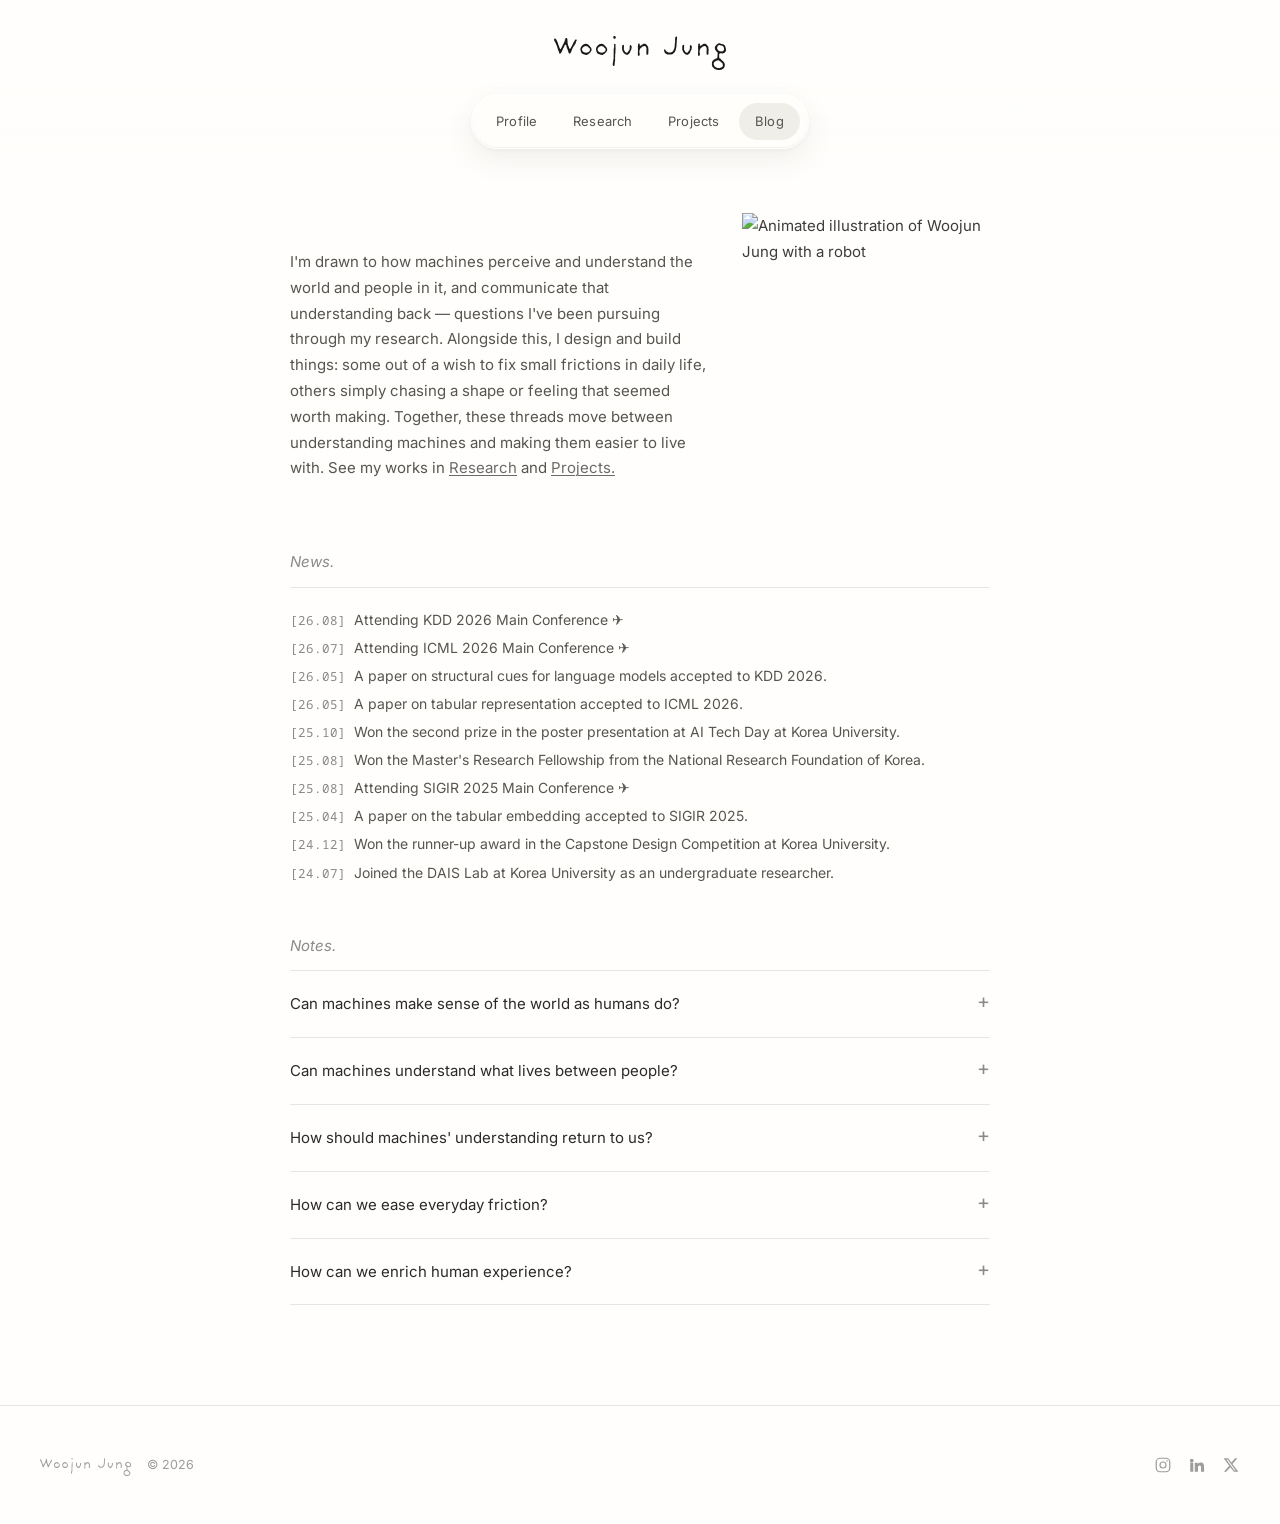
==== blog.html @ 7394af1d "Refine blog notes and stagger news reveal" ====
<!DOCTYPE html>
<html lang="en">
<head>
  <meta charset="UTF-8" />
  <meta name="viewport" content="width=device-width, initial-scale=1.0" />
  <title>Woojun Jung - Blog</title>
  <meta name="description" content="Essays by Woojun Jung on machine understanding, human–AI collaboration, empathy, and design." />
  <link rel="icon" type="image/png" href="assets/woojun_logo.png" />
  <link rel="stylesheet" href="css/tokens.css" />
  <link rel="stylesheet" href="css/site.css" />
</head>
<body data-page="blog">

  <header class="site-header">
    <a class="site-header__logo" href="index.html" aria-label="Woojun Jung — home"><img src="assets/SVG/Woojun_Jung_Logo.svg" alt="Woojun Jung" /></a>
    <nav class="nav-pill" aria-label="Primary">
      <a href="index.html#profile"><span class="nav-pill__label">Profile</span></a>
      <a href="research.html"><span class="nav-pill__label">Research</span></a>
      <a href="projects.html"><span class="nav-pill__label">Projects</span></a>
      <a href="blog.html" aria-current="page"><span class="nav-pill__label">Blog</span></a>
    </nav>
  </header>

  <main class="section">
    <div class="container--wide">
      <section class="blog-intro reveal" aria-label="Introduction">
        <div class="blog-intro__copy">
          <p>I'm drawn to how machines perceive and understand the world and people in it, and
            communicate that understanding back — questions I've been pursuing through my research. Alongside this, I
            design and build things: some out of a wish to fix small frictions in daily life, others simply chasing a
            shape or feeling that seemed worth making. Together, these threads move between understanding machines and making them easier to live with.
            See my works in <a href="research.html">Research</a> and <a href="projects.html">Projects.</a></p>
        </div>
        <figure class="blog-intro__visual">
          <img src="assets/robot_and_woojun.png" alt="Animated illustration of Woojun Jung with a robot" width="400" height="413" />
        </figure>
      </section>

      <section class="essay blog-essay">
        <p class="essay__lead section-label reveal">News.</p>
        <ul class="news-list" role="list">
          <li class="news-item reveal">
            <time class="news-item__date" datetime="2025-10-01">[26.08]</time>
            <span>Attending KDD 2026 Main Conference ✈️</span>
          </li>
          <li class="news-item reveal">
            <time class="news-item__date" datetime="2025-10-01">[26.07]</time>
            <span>Attending ICML 2026 Main Conference ✈️</span>
          </li>
          <li class="news-item reveal">
            <time class="news-item__date" datetime="2025-10-01">[26.05]</time>
            <span>A paper on structural cues for language models accepted to KDD 2026.</span>
          </li>
          <li class="news-item reveal">
            <time class="news-item__date" datetime="2025-10-01">[26.05]</time>
            <span>A paper on tabular representation accepted to ICML 2026.</span>
          </li>
          <li class="news-item reveal">
            <time class="news-item__date" datetime="2025-10-01">[25.10]</time>
            <span>Won the second prize in the poster presentation at AI Tech Day at Korea University.</span>
          </li>
          <li class="news-item reveal">
            <time class="news-item__date" datetime="2025-08-01">[25.08]</time>
            <span>Won the Master's Research Fellowship from the National Research Foundation of Korea.</span>
          </li>
          <li class="news-item reveal">
            <time class="news-item__date" datetime="2025-08-01">[25.08]</time>
            <span>Attending SIGIR 2025 Main Conference ✈️</span>
          </li>
          <li class="news-item reveal">
            <time class="news-item__date" datetime="2025-04-01">[25.04]</time>
            <span>A paper on the tabular embedding accepted to SIGIR 2025.</span>
          </li>
          <li class="news-item reveal">
            <time class="news-item__date" datetime="2024-12-01">[24.12]</time>
            <span>Won the runner-up award in the Capstone Design Competition at Korea University.</span>
          </li>
          <li class="news-item reveal">
            <time class="news-item__date" datetime="2024-07-01">[24.07]</time>
            <span>Joined the DAIS Lab at Korea University as an undergraduate researcher.</span>
          </li>
        </ul>
      </section>

      <section class="essay blog-essay">
        <p class="essay__lead section-label reveal">Notes.</p>

        <details class="essay-toggle reveal">
          <summary class="essay-toggle__summary">Can machines make sense of the world as humans do?</summary>
          <p class="essay-toggle__body">
            Aligning human and machine perception feels foundational to me. Machines that perceive the world more like we do can better interpret context, intention, and meaning.
          </p>
          <p class="essay-toggle__body">For me, this question first became concrete through tables. Decades of
            human knowledge—scientific records, medical data, institutional logic—are encoded in tabular form,
            often carrying implicit domain expertise that is difficult for machines to recover. How can we make
            that knowledge legible to AI? This question led to my work on HAETAE (SIGIR 25) and NAVI (ICML 26).
          </p>
          <p class="essay-toggle__body">
            More broadly, humans make sense of the world by combining sensory experience with accumulated knowledge.
            We integrate sight, sound, touch, taste, and smell, then interpret them through concepts, memories,
            and shared systems of meaning. I am interested in how machines can connect these heterogeneous signals
            into coherent representations of the world.
          </p>
        </details>

        <details class="essay-toggle reveal">
          <summary class="essay-toggle__summary">Can machines understand what lives between people?</summary>
          <p class="essay-toggle__body">
            Where world understanding asks whether machines can interpret the reality around us, human understanding
            asks whether they can interpret the realities that exist within and between people. Much of what shapes
            how we think, feel, and communicate is never stated directly: personal memories, routines, preferences,
            emotional states, cultural references, and the shared context built over time within families, communities,
            and relationships.
          </p>
          <p class="essay-toggle__body">
            These aspects of human life are not easily captured as a fixed set of semantic labels. They are distributed
            across behavior, language, history, and relationships—felt rather than fully articulated. I am interested
            in how AI systems might recognize these implicit patterns.
          </p>
        </details>

        <details class="essay-toggle reveal">
          <summary class="essay-toggle__summary">How should machines' understanding return to us? </summary>
          <p class="essay-toggle__body">
            A model may recognize a pattern in a medical record, infer a hidden relationship
            in data, or adapt to the context of a particular person—but none of that matters unless it can become understandable,
            usable, and appropriately timed.
          </p>
          <p class="essay-toggle__body">
            The translation layer between machine representations and human experience is where representation becomes interaction. What should be surfaced,
            and what should remain in the background? When is a number enough, when is an explanation needed, and when might an interface,
            visualization, gesture, or ambient cue communicate more effectively? The answer depends not only on what the system knows,
            but on what a person needs in that moment.
          </p>
          <p class="essay-toggle__body">
            In this sense, human augmentation is not simply about exposing what a model sees. It is about composing a shared perceptual
            space: one where machine understanding can support people’s judgment, communication, and connection without overwhelming or
            replacing them. This is not a question models alone can answer—it requires prototypes, interfaces, and people to test them with.
          </p>
        </details>

        <details class="essay-toggle reveal">
          <summary class="essay-toggle__summary">How can we ease everyday friction?</summary>
          <p class="essay-toggle__body">I am drawn to the small moments when everyday systems fail to meet people where they are.
            Through observation, interviews, and surveys, I like uncovering the subtle frustrations that often go unnoticed: a
            task that feels unnecessarily complicated, information that arrives too late, or a system that asks too much of people
            in an already demanding moment. From there, I translate those insights into experiences that make things feel clearer,
            lighter, and more natural. Whether through a product, interface, or service, I am interested in designing systems that
            respond to real needs rather than abstract assumptions.</p>
        </details>

        <details class="essay-toggle reveal">
          <summary class="essay-toggle__summary">How can we enrich human experience?</summary>
          <p class="essay-toggle__body">Design can shape how people notice, feel, remember, and connect with the world around them. This
            means designing not only individual interactions, but also the relationship between them: how
            sequential moments build into a narrative, how simultaneous sensory cues reinforce one another,
            and how an experience can create resonance or evoke a meaningful memory. I am interested in using
            form, material, interaction, and atmosphere to expand and connect our senses, making ordinary
            moments feel more immersive and meaningful.</p>
        </details>
      </section>
    </div>
  </main>

  <footer class="site-footer">
    <div class="container--max footer__inner">
      <div class="footer__brand"><img src="assets/SVG/Woojun_Jung_Logo.svg" alt="Woojun Jung" /> <span>© 2026</span></div>
      <div class="footer__social">
        <a href="https://www.instagram.com/vvj.works/" target="_blank" rel="noopener" aria-label="Instagram"><svg viewBox="0 0 24 24" fill="none" stroke="currentColor" stroke-width="1.6"><rect x="3" y="3" width="18" height="18" rx="5"/><circle cx="12" cy="12" r="4"/><circle cx="17.5" cy="6.5" r="1" fill="currentColor" stroke="none"/></svg></a>
        <a href="https://www.linkedin.com/in/woojun-jung-80945a301" target="_blank" rel="noopener" aria-label="LinkedIn"><svg viewBox="0 0 24 24" fill="currentColor"><path d="M4.98 3.5A2.5 2.5 0 1 0 5 8.5a2.5 2.5 0 0 0 0-5zM3 9h4v12H3zM9 9h3.8v1.7h.05c.53-.95 1.83-1.95 3.77-1.95 4.03 0 4.78 2.5 4.78 5.75V21h-4v-5.3c0-1.27-.02-2.9-1.9-2.9s-2.2 1.4-2.2 2.8V21H9z"/></svg></a>
        <a href="https://x.com/woojoonjung" target="_blank" rel="noopener" aria-label="X"><svg viewBox="0 0 24 24" fill="currentColor"><path d="M17.5 3h3l-6.6 7.6L21.8 21h-6l-4.7-6.1L5.7 21H2.6l7.1-8.1L2.2 3h6.1l4.2 5.6zM16.4 19.2h1.66L7.7 4.7H5.9z"/></svg></a>
      </div>
    </div>
  </footer>

  <script src="js/vendor/lenis.min.js"></script>
  <script src="js/app.js"></script>
</body>
</html>
---- css/tokens.css ----
/* Token entry point — fonts → colors → type → spacing → effects → base */
@import url('tokens/fonts.css');
@import url('tokens/colors.css');
@import url('tokens/typography.css');
@import url('tokens/spacing.css');
@import url('tokens/effects.css');
@import url('tokens/base.css');
---- css/site.css ----
/* ============================================================
   SITE — Woojun Jung portfolio
   Component + layout layer on top of the design-system tokens.
   ============================================================ */

html { scroll-behavior: smooth; }
/* Lenis takes over wheel smoothing — native smooth-scroll fights it. */
html.lenis { scroll-behavior: auto !important; }
html.lenis, html.lenis body { height: auto; }
html.lenis.lenis-smooth iframe { pointer-events: none; }
@media (prefers-reduced-motion: reduce) {
  html { scroll-behavior: auto; }
}

/* ============================================================
   CROSS-PAGE VIEW TRANSITIONS
   The three pages (Profile / Research / Projects) are separate
   documents, but the logo + pill nav are treated as one permanent
   "site shell". Cross-document view transitions let those elements
   stay anchored (or morph) across a navigation while only the page
   content cross-fades — so the site reads as one notebook, not four
   webpages. Progressive enhancement: browsers without cross-document
   VT just navigate instantly (today's behaviour).
   ============================================================ */
@view-transition { navigation: auto; }

/* Shared shell elements. Each name is unique per page: no page has
   both a static .site-header and the index morph overlay, so the
   logo/nav selectors below never collide within a single document. */
.site-header__logo,                  /* Research / Projects */
.morph__name {                       /* index (landing + docked) */
  view-transition-name: site-logo;
}
/* Cross-page navs into Profile always land on index.html#profile. At that first
   paint — BEFORE app.js runs its scroll handoff — the docked 34px logo must
   already be the `site-logo` snapshot; otherwise the unnamed dock logo falls
   into the page-content group and ghosts in via the fade (and the hero
   #morphName would be captured instead). `:has(:target)` pins the docked handoff
   in pure CSS so the snapshot is correct regardless of JS timing; JS then keeps
   it in sync once the user scrolls. */
body:has(#profile:target) .morph__name      { view-transition-name: none; opacity: 0; }
body:has(#profile:target) .morph__dock-logo { view-transition-name: site-logo; opacity: 1; }
.nav-pill {                          /* static pill AND index .morph__nav.nav-pill */
  view-transition-name: site-nav;
}
/* The active chip is matched by NAME across pages (not DOM node), so the
   highlight glides from the old page's active label to the new one's. */
.nav-pill a[aria-current="page"] {
  view-transition-name: nav-active;
}
/* Only the colored chip should travel between tabs — the labels must stay put.
   Each label is lifted into its own persistent group, named by position (the
   nav order is identical on every page), so a label morphs from its own spot to
   the same spot = no movement. That also subtracts the active label's glyphs
   from the `nav-active` snapshot, leaving a textless chip that slides under the
   static labels. The group z-indexes keep the labels above the moving chip. */
.nav-pill a:nth-child(1) .nav-pill__label { view-transition-name: nav-label-1; }
.nav-pill a:nth-child(2) .nav-pill__label { view-transition-name: nav-label-2; }
.nav-pill a:nth-child(3) .nav-pill__label { view-transition-name: nav-label-3; }
.nav-pill a:nth-child(4) .nav-pill__label { view-transition-name: nav-label-4; }
::view-transition-group(nav-active)  { z-index: 1; }
::view-transition-group(nav-label-1),
::view-transition-group(nav-label-2),
::view-transition-group(nav-label-3),
::view-transition-group(nav-label-4) { z-index: 2; }

/* Shell morph timing — matched to index scroll-morph (--dur-shell-morph) and
   Lenis anchor scroll; --ease-out parallels initMorph's easeOut cubic. */
::view-transition-group(nav-active) {
  animation-duration: var(--dur-vt-shell);
  animation-timing-function: var(--ease-out);
}
::view-transition-old(nav-active),
::view-transition-new(nav-active) {
  animation-duration: var(--dur-vt-shell);
  animation-timing-function: var(--ease-out);
}
::view-transition-group(site-logo) {
  animation-duration: var(--dur-vt-shell);
  animation-timing-function: var(--ease-out);
}
::view-transition-group(site-nav),
::view-transition-group(nav-label-1),
::view-transition-group(nav-label-2),
::view-transition-group(nav-label-3) {
  animation-duration: var(--dur-vt-shell);
  animation-timing-function: var(--ease-out);
}

/* Page content (everything not lifted into a named group above) fades
   down-and-out, then the incoming content rises-and-in. */
::view-transition-old(root) {
  animation: vt-content-out var(--dur-vt-content-out) var(--ease-vt-content) both;
}
::view-transition-new(root) {
  animation: vt-content-in var(--dur-vt-content-in) var(--ease-vt-content) 90ms both;
}
@keyframes vt-content-out {
  to { opacity: 0; transform: translateY(10px); }
}
@keyframes vt-content-in {
  from { opacity: 0; transform: translateY(18px); }
}

/* Respect reduced-motion: skip the choreography, navigate instantly. */
@media (prefers-reduced-motion: reduce) {
  @view-transition { navigation: none; }
}

/* ============================================================
   CLIENT-ROUTER MORPH (JS clone-and-fly — see app.js morphSwap)
   The router now drives the page-swap itself instead of leaning on
   the snapshot crossfade above: while a navigation plays, the real
   logo + nav pill are held invisible and live CLONES (.morph-fly)
   are flown from their outgoing positions to the incoming resting
   positions with the same --ease-out curve the scroll-morph uses.
   Transforming a live vector clone (rather than a rasterized VT
   snapshot) keeps the logo crisp through the whole move — true
   parity with landing↔profile. The @view-transition rules above
   stay as the no-JS / unsupported fallback.
   ============================================================ */
body.is-morphing .site-header__logo:not(.morph-fly),
body.is-morphing .morph__name:not(.morph-fly),
body.is-morphing .morph__dock-logo:not(.morph-fly),
body.is-morphing .nav-pill:not(.morph-fly) { opacity: 0 !important; }

.morph-fly {
  opacity: 1 !important;
  pointer-events: none;
  /* clone is positioned/animated entirely from JS */
}
.morph-fly img { width: 100%; height: 100%; margin: 0; object-fit: contain; }

/* Robot illustration + Researcher/Designer tagline (#morphTag, index only):
   initMorph's render() sets this element's opacity inline based on scroll
   position, and runs synchronously the instant the router swaps the landing
   page in — before the shell flight even starts. Since the browser's default
   opacity is already 1, setting it to "1" again is a no-op, so on arrival
   (research/projects -> landing) it was popping in instantly instead of
   fading. Force it hidden for the duration of the flight (transition: none,
   so it snaps off rather than animating out) the same way the shell is held
   invisible; once is-morphing is removed, #morphTag's own `transition: opacity
   480ms var(--ease-vt-content)` (see the rule above it) takes back over and
   animates 0 -> render()'s real value, i.e. a genuine fade-in timed to the
   page transition finishing. */
body.is-morphing #morphTag { opacity: 0 !important; transition: none; }

/* ---------- Layout containers ---------- */
.container,
.container--wide,
.container--max {
  width: 100%;
  margin-inline: auto;
  padding-inline: var(--gutter);
}
.container      { max-width: calc((var(--container) + var(--label-col) + var(--label-gap) + var(--gutter) * 2) * 0.6); }
.container--wide { max-width: calc(var(--container-wide) + var(--gutter) * 2); }
.container--max  { max-width: calc(var(--container-max) + var(--gutter) * 2); }

.section { 
  padding-block: var(--space-6); 
  margin-top: var(--space-6);
}
.band { 
  background: var(--surface-band); 
  margin-top: var(--space-40);
  padding-top: var(--space-32);
  padding-bottom: var(--space-40);
}

/* ---------- Nav pill (shared identity element) ---------- */
.nav-pill {
  display: inline-flex;
  align-items: center;
  gap: var(--space-1);
  padding: var(--space-2);
  background: var(--glass-surface);
  backdrop-filter: var(--blur-glass);
  -webkit-backdrop-filter: var(--blur-glass);
  border: 1px solid var(--glass-edge-light);
  border-radius: var(--radius-pill);
  box-shadow: var(--shadow-glass);
}
.nav-pill a {
  position: relative;
  font: var(--type-nav);
  font-size: 13px;
  letter-spacing: var(--ls-nav);
  color: var(--ink-700);
  text-decoration: none;
  padding: var(--space-3) var(--space-4);
  border-radius: var(--radius-pill);
  transition: color var(--dur-fast) var(--ease-out), background var(--dur-fast) var(--ease-out);
}
.nav-pill a[aria-current="page"] {
  /* font-weight: var(--fw-med); */
  background: var(--glass-surface-active);
  backdrop-filter: blur(8px) saturate(1.3);
  -webkit-backdrop-filter: blur(8px) saturate(1.3);
}
/* Fallback for browsers without backdrop-filter: keep the original opaque pill
   rather than a washed-out translucent one with no blur to back it up. */
@supports not ((backdrop-filter: blur(1px)) or (-webkit-backdrop-filter: blur(1px))) {
  .nav-pill { background: var(--surface-pill); border-color: transparent; box-shadow: var(--shadow-pill); }
  .nav-pill a[aria-current="page"] { background: var(--pill-active); box-shadow: var(--shadow-chip); }
}
/* Gliding active-chip — used only during a router morph (see morphSwap). At
   rest the per-link aria-current background above is the highlight (so it works
   with no JS); during a page swap that background is stripped from the flying
   nav clone and this single chip is flown from the OLD active item's box to the
   NEW one, exactly like the reference's sliding nav indicator. Identical fill to
   the resting active link, so the hand-off when the real nav is revealed is
   seamless. JS sets left/top/width/height. */
.nav-pill__chip {
  position: absolute;
  z-index: 0;
  border-radius: var(--radius-pill);
  background: var(--glass-surface-active);
  backdrop-filter: blur(8px) saturate(1.3);
  -webkit-backdrop-filter: blur(8px) saturate(1.3);
  pointer-events: none;
}
@supports not ((backdrop-filter: blur(1px)) or (-webkit-backdrop-filter: blur(1px))) {
  .nav-pill__chip { background: var(--pill-active); box-shadow: var(--shadow-chip); }
}
/* Keep labels above the gliding chip inside the flying clone. */
.morph-fly.nav-pill a { z-index: 1; }

/* Shared section headings across Profile, Research, Projects, and Blog. */
:root .section-label {
  color: var(--ink-500);
}

/* ---------- Static site header (Profile/Research/Projects/Blog) ---------- */
.site-header {
  position: sticky;
  top: 0;
  z-index: 100;
  display: flex;
  flex-direction: column;
  align-items: center;
  gap: var(--space-4);
  padding-block: var(--space-6) var(--space-5);
  /* Stay fully opaque through the logo (header top padding + the logo img's
     own top margin + height), then fade to transparent below it — the logo
     should never sit on a half-faded backdrop. */
    background: linear-gradient(
    to bottom,
    var(--surface-page) 0,
    color-mix(in srgb, var(--surface-page) 90%, transparent) calc(var(--space-6) + 46px),
    color-mix(in srgb, var(--surface-page) 0%, transparent) 100%
  );
}
.site-header__logo { display: block; line-height: 1; }
.site-header__logo img {
  height: 34px;
  width: auto;
  display: block;
  margin: 12px 0 8px;
}
/* Flying logo clones are positioned from the visible image rect. The static
   header logo's image margin would otherwise push the cloned glyph down ~12px. */
.site-header__logo.morph-fly img,
.morph__name.morph-fly img,
.morph__dock-logo.morph-fly img {
  width: 100%;
  height: 100%;
  margin: 0;
  object-fit: contain;
}

/* ============================================================
   LANDING + MORPH HEADER (index.html only)
   The hand-drawn name scales down and docks at the top while the
   nav pill rides up from the bottom of the first screen.
   ============================================================ */
.hero { height: 100vh; min-height: 560px; }

.morph {
  position: fixed;
  inset: 0 0 auto 0;
  z-index: 60;
  pointer-events: none;
}
/* the paper bar that fades in behind the docked header */
.morph__bg {
  position: fixed;
  inset: 0 0 auto 0;
  height: 150px;
  background: linear-gradient(
    to bottom,
    var(--surface-page) 0,
    color-mix(in srgb, var(--surface-page) 90%, transparent) calc(var(--space-6) + 46px),
    color-mix(in srgb, var(--surface-page) 0%, transparent) 100%
  );
  opacity: 0;
  will-change: opacity;
}
.morph__name {
  position: fixed;
  top: 0;
  left: 50%;
  /* Laid out at HERO size; JS scales DOWN to dock it. Rasterizing large
     and downscaling stays crisp — upscaling a small raster (the old
     docked-size-then-scale-up approach) looked soft/blurry. */
  width: 880px;
  transform-origin: top center;
  transform: translate(-50%, 20vh);
  pointer-events: auto;
  will-change: transform;
}
@media (max-width: 2380px) {
  .morph__name { width: 660px; }
}
@media (max-width: 1920px) {
  .morph__name { width: 550px; }
}
@media (max-width: 1180px) {
  .morph__name { width: 400px; }
}
@media (max-width: 760px) {
  .morph__name { width: 290px; }
}
@media (max-width: 420px) {
  .morph__name { width: 230px; }
}
.morph__name img { display: block; width: 100%; height: auto; }

/* Statically-sized docked logo — matches .site-header__logo on Research/Projects
   exactly (34px tall, top edge 36px, centred), so the cross-page view transition
   morphs between identical boxes instead of the huge hero box. Hidden until JS
   hands it over once #morphName has fully docked (see initMorph). */
.morph__dock-logo {
  position: fixed;
  top: 36px;
  left: 50%;
  transform: translateX(-50%);
  z-index: 60;
  line-height: 0;
  opacity: 0;
  pointer-events: none;
}
.morph__dock-logo img { height: 34px; width: auto; display: block; }

.morph__tag {
  position: fixed;
  top: 0;
  left: 50%;
  /* Width collapses to the (in-flow) stack, so translateX(-50%) keeps the
     Researcher/Designer states dead-centre in the viewport. The figure is
     taken out of flow (see .morph__tag-figure) so it never shifts that
     centre. Vertical position (translateY) is set by JS — see initMorph's
     render() in app.js — which measures the name logo's actual rendered
     bottom edge each frame and anchors this block just below it; a static vh
     guess broke down on wide-short viewports where the (width-breakpoint-
     driven) logo box runs taller than a fixed percentage assumed. The 50vh
     below is only the pre-JS/no-script fallback. */
  transform: translate(-50%, 50vh);
  transition: opacity 480ms var(--ease-vt-content);
  will-change: opacity;
}
.morph__tag-stack { position: relative; width: 380px; height: 34px; }
/* The figure sits directly above the tagline, centred, in the existing
   whitespace between the docked name and the caption line — NOT inside
   .morph__tag's own flow, so the stack (the box JS anchors .morph__tag's
   position by) keeps its own height. `bottom: 100%` parks the figure's
   bottom edge level with the stack's top edge; margin-bottom opens a gap
   above that — both are accounted for by the JS that positions .morph__tag. */
.morph__tag-figure {
  position: absolute;
  left: 50%;
  bottom: 100%;
  transform: translateX(-50%);
  margin-bottom: var(--space-6);
  height: 380px;
  width: auto;                  /* preserve the image's aspect ratio */
  display: block;
}
@media (max-width: 1920px) {
  .morph__tag-figure { height: 210px; }
}
/* Phones: a smaller figure suits the narrower column. (No transform override
   needed here anymore — JS positions .morph__tag off the name's measured
   bottom edge at every breakpoint, see the note on .morph__tag above.) */
@media (max-width: 1180px) {
  .morph__tag-figure { height: 160px; }
}
.tagline-img {
  position: absolute;
  top: 50%;
  left: 50%;
  transform: translate(-50%, -50%);
  transition: opacity 560ms var(--ease-vt-nav);
}
.tagline-img[data-role="researcher"] { width: 236px; }
@media (max-width: 1920px) {
  .tagline-img[data-role="researcher"] { width: 196px; }
}
@media (max-width: 1180px) {
  .tagline-img[data-role="researcher"] { width: 160px; }
}
/* Designer.svg's viewBox is much taller than Researcher's (48.43 vs 30.79)
   because of the descender on "g" — centering by bounding box alone leaves
   its baseline sitting ~6px higher than Researcher's. Nudge down to align
   the actual letterforms, not just the boxes. (70% of the original 8.5px.) */
.tagline-img[data-role="designer"]   { width: 210px; transform: translate(-50%, calc(-50% + 6px)); }
@media (max-width: 1920px) {
  .tagline-img[data-role="designer"]   { width: 176px; }
}
@media (max-width: 1180px) {
  .tagline-img[data-role="designer"]   { width: 142px; }
}
.tagline-img.is-faded { opacity: 0; }

.morph__nav {
  position: fixed;
  top: 0;
  left: 50%;
  transform: translate(-50%, 84vh);
  pointer-events: auto;
  will-change: transform;
}
.scroll-cue {
  position: fixed;
  top: 0;
  left: 50%;
  /* Sits a fixed gap below the nav pill's own resting position (84vh,
     see .morph__nav) instead of anchoring to the viewport bottom — keeps
     the two close together regardless of screen height. */
  transform: translate(-50%, calc(86vh + 60px));
  margin-top:8px;
  font: var(--type-caption);
  color: var(--text-muted);
  letter-spacing: var(--ls-wide);
  z-index: 60;
  transition: opacity 480ms var(--ease-vt-content);
}

/* ---------- Profile: hanging-label rows ---------- */
.profile-top {
  --profile-photo-width: 207px;
  /* Laptop / tablet (default) */
  padding-top: 60px;
  padding-bottom: 180px;
}

.profile-photo {
  width: var(--profile-photo-width, 200px);
  aspect-ratio: 786 / 1040;
  margin: 0 auto var(--space-12);
  border-radius: 0px;
  overflow: hidden;
  background: var(--card-warm);
  box-shadow: var(--shadow-card-hover);
}
.profile-photo img { width: 100%; height: 100%; object-fit: cover; }

.row {
  display: grid;
  grid-template-columns: var(--label-col) 1fr;
  gap: var(--label-gap);
  max-width: calc(var(--label-col) + var(--label-gap) + var(--container));
  margin-inline: auto;
  padding-block: var(--space-5);
}
.row__label {
  font: var(--type-label);
  color: var(--text-muted);
  width: 100%;
  text-align: left;
  padding-top: 0px;
}
.row__body { font: var(--type-body); color: var(--text-body); text-wrap: pretty; }
.row__body p + p { margin-top: var(--space-3); }
.row__body a { color: inherit; text-decoration: underline; text-decoration-color: var(--ink-300); }
.row__body a:hover { text-decoration-color: currentColor; }
.edu-item + .edu-item { margin-top: var(--space-3); }
.edu-note { 
  color: var(--text-faint); 
  font-size: var(--fs-cap);
  line-height: var(--lh-body);
  }
.ref-links { display: flex; flex-wrap: wrap; gap: var(--space-4); }
.ref-links a { 
  white-space: nowrap; 
  color: var(--text-muted);
  text-decoration: underline;
  text-decoration-color: var(--ink-300);
  text-underline-offset: 3px;
  transition: color var(--dur-fast) var(--ease-out), text-decoration-color var(--dur-fast) var(--ease-out);
}
.ref-links a:hover {
  color: var(--text-primary);
  text-decoration-color: currentColor;
}

/* Keep the existing stacked layout below 1024px. The original child order
   also preserves the photo / biography / education / links reveal sequence. */
@media (min-width: 1024px) {
  .profile-top {
    --profile-width-extra: -30px;
    /* Header + Profile fill the first viewport. The extra bottom padding
       balances the header so the content is centred in the whole viewport.
       min-height lets long content grow without clipping on short screens. */
    min-height: calc(100vh - var(--profile-header-height, 171px));
    min-height: calc(100dvh - var(--profile-header-height, 171px));
    display: flex;
    align-items: center;
    justify-content: center;
    padding-top: var(--space-6);
    padding-bottom: calc(var(--profile-header-height, 171px) + var(--space-6));
  }

  .profile-top > .container {
    display: grid;
    grid-template-columns: var(--profile-photo-width, 200px) minmax(0, 1fr);
    grid-template-rows: auto auto 1fr;
    column-gap: clamp(48px, 5vw, 80px);
    row-gap: 24px;
    align-items: start;
    max-width: calc((var(--container-max) + var(--gutter) * 2) * 2 / 3 + 30px + var(--profile-width-extra, 0px) + var(--profile-photo-width, 200px) - 200px);
  }

  .profile-top .profile-photo {
    grid-column: 1;
    grid-row: 1 / span 3;
    margin: 0;
  }

  .profile-top > .container > .row {
    grid-column: 2;
    grid-template-columns: minmax(0, 1fr);
    gap: 8px;
    min-width: 0;
    max-width: none;
    margin: 0;
    padding-block: 0;
  }

  .profile-top .row__body + .row__label {
    margin-top: var(--space-2);
  }

  .profile-top .edu-break { display: none; }
}

/* @media (min-width: 1024px) and (min-height: 1320px) {
  .profile-top { padding-bottom: var(--space-6); }
} */

/* ---------- Interests: captioned cards drift up past a pinned intro ---------- */
.interests {
  position: relative;
  background: var(--surface-band);
  margin-top: var(--space-24);
}
/* Intro pins to the viewport centre. Because this box is exactly 100vh and the
   intro is flex-centred within it, the instant the box's sticky top hits the
   viewport top, the intro is ALREADY sitting dead-centre — no JS, no lag, it
   locks the moment it arrives. The .interests__field below supplies the
   scroll length, so the cards begin a viewport down and ride up past the text. */
.interests__center {
  position: sticky;
  top: 0;
  height: 100vh;
  display: flex;
  align-items: center;
  justify-content: center;
  z-index: 3;
  pointer-events: none; /* clicks fall through to the cards; text re-enables it */
}
/* .interests__intro {
  pointer-events: auto;
  max-width: 560px;
  padding: var(--space-10) var(--space-8);
  text-align: center;
  background: color-mix(in srgb, var(--surface-band) 80%, transparent);
  backdrop-filter: saturate(0.8) blur(6px);
  -webkit-backdrop-filter: saturate(0.8) blur(6px);
} */
.interests__intro {
  pointer-events: auto;
  max-width: 560px;
  padding: var(--space-32) var(--space-8);
  text-align: center;
  background: linear-gradient(
    to bottom,
    transparent 0%,
    color-mix(in srgb, var(--surface-band) 40%, transparent) 10%,
    color-mix(in srgb, var(--surface-band) 80%, transparent) 20%,
    color-mix(in srgb, var(--surface-band) 95%, transparent) 30%,
    color-mix(in srgb, var(--surface-band) 95%, transparent) 70%,
    color-mix(in srgb, var(--surface-band) 80%, transparent) 80%,
    color-mix(in srgb, var(--surface-band) 40%, transparent) 95%,
    transparent 100%
  );
  /* backdrop-filter: saturate(0.8) blur(6px);
  -webkit-backdrop-filter: saturate(0.8) blur(6px); */
}
.interests__label { font: var(--type-label); color: var(--text-muted); margin-bottom: var(--space-4); }
.interests__lead  { font: var(--type-body); color: var(--text-body); text-wrap: pretty; }

/* Holds the absolutely-placed cards; its height is set by JS after layout. */
.interests__field { position: relative; }

.float-card {
  position: absolute;
  top: 0;
  left: 0;
  width: 210px; /* JS overrides width/left/top per card */
  margin: 0;
  z-index: 1;
}
.float-card__media {
  border-radius: var(--radius-sm);
  overflow: hidden;
  background: #F7F7F7;
  /* box-shadow: var(--shadow-card); */
  line-height: 0;
}
/* Research figures get breathing room so the chart/diagram doesn't bleed to the card edge. */
.float-card__media:has(img[alt^="Research figure:"]) { padding: var(--space-4); }
.float-card__media img { width: 100%; height: auto; display: block; mix-blend-mode: multiply; } /* keeps the raw image ratio */
.float-card__meta {
  display: flex;
  align-items: baseline;
  justify-content: space-between;
  gap: var(--space-4);
  margin-top: var(--space-2);
  font-size: var(--fs-cap);
  font-family: var(--font-sans);
  line-height: 1.1;
}
.float-card__name { color: var(--text-strong); }
.float-card__tag  { color: var(--text-muted); text-align: right; }

.strip-more { text-align: center; padding-block: var(--space-16) var(--space-24); font: var(--type-caption); color: var(--text-muted); }
.strip-more a { color: inherit; }
/* When the "See more" line sits inside the centred intro, keep it compact. */
.interests__intro .strip-more { padding-block: var(--space-6) 0; margin: 0; }

/* ---------- Contact form ---------- */
.contact-panel {
  max-width: var(--container-narrow);
  margin: var(--space-12) auto var(--space-16);
  padding: var(--space-3);
  background: var(--surface-band);
  border-radius: 0px;
}
.field {
  width: 100%;
  font: var(--fs-sm);
  color: var(--text-primary);
  background: var(--surface-page);
  border: 1px solid var(--border-hairline);
  border-radius: 0px;
  padding: var(--space-1) var(--space-2);
  box-shadow: var(--inset-field);
  transition: border-color var(--dur-fast) var(--ease-out), box-shadow var(--dur-fast) var(--ease-out);
}
.field::placeholder { color: var(--ink-400); font-style: italic; }
.field:focus { outline: none; border-color: var(--border-strong); box-shadow: var(--inset-field), 0 0 0 1px var(--focus-ring); }
.field + .field { margin-top: var(--space-3); }
textarea.field { min-height: 340px; resize: vertical; line-height: var(--lh-body); }
.contact-actions { display: flex; justify-content: flex-end; align-items: center; gap: var(--space-1); margin-top: var(--space-4); margin-bottom: var(--space-2);}
.btn-send {
  font: var(--fs-lead);
  color: var(--ink-600);
  background: #E8E6E6;
  border: 1px solid var(--border-strong);
  border-radius: 4px;
  cursor: pointer;
  padding: var(--space-2) var(--space-4);
}
.btn-send:hover { color: var(--text-strong); }
.form-status { font: var(--type-caption); color: var(--text-muted); min-height: 1.4em; }
.form-status.is-error { color: #9a5b4f; }

/* ============================================================
   FOOTER
   ============================================================ */
.site-footer { border-top: 1px solid var(--border-hairline); margin-top: var(--space-24); }
.footer__inner {
  display: flex;
  /* grid-template-columns: 1fr auto 1fr; */
  align-items: center;
  justify-content: space-between;
  padding-block: var(--space-12);
}
.footer__brand { display: flex; align-items: center; gap: var(--space-4); }
.footer__brand img { height: 22px; width: auto; opacity: 0.42; padding-top: var(--space-1); }
.footer__brand span { font: var(--type-caption); color: var(--text-faint); }
.footer__links { display: flex; gap: var(--space-16); justify-self: center; }
.footer__links ul { list-style: none; margin: 0; padding: 0; display: grid; gap: var(--space-2); }
.footer__links a { font: var(--type-caption); color: var(--text-muted); text-decoration-color: var(--line-strong); }
.footer__links a:hover { color: var(--text-strong); }
.footer__social { display: flex; gap: var(--space-4); justify-self: end; }
.footer__social a { color: var(--text-faint); display: inline-flex; }
.footer__social a:hover { color: var(--text-primary); }
.footer__social svg { width: 18px; height: 18px; }

/* ============================================================
   FILTERS (Selected Works / Publications)
   ============================================================ */
.filters {
  display: flex;
  flex-wrap: wrap;
  align-items: baseline;
  gap: var(--space-6);
  row-gap: var(--space-3);
  padding-top: 0px;
  padding-bottom: var(--space-3);
  border-bottom: 1px solid var(--border-hairline);
}
.filters__label { font: var(--type-body); font-style: italic; color: var(--text-primary); margin-right: var(--space-2); }
.filter {
  font: var(--type-nav);
  font-size: var(--fs-body);
  line-height: 1.1;
  color: var(--ink-400);
  background: none;
  border: 0;
  cursor: pointer;
  padding: 0px 0 2px;
  text-underline-offset: 5px;
  transition: color var(--dur-fast) var(--ease-out);
}
.filter:hover { color: var(--text-primary); }
.filter.is-active { color: var(--ink-800); text-decoration: underline; text-decoration-thickness: 1.5px; }
/* Topics that exist but aren't ready yet (work in progress) — shown, greyed, inert */
.filter--soon { color: var(--ink-300); cursor: default; pointer-events: none; }
.filter--soon:hover { color: var(--ink-300); }

:is(body[data-page="research"], body[data-page="projects"]) .filter {
  font-size: calc(var(--fs-body) - 1px);
}

/* ============================================================
   WORK GRID (Projects) — cards share .pub-card, see below
   ============================================================ */
.work-grid,
.pub-grid {
  display: grid;
  grid-template-columns: repeat(3, 1fr);
  gap: var(--grid-gap);
  margin-top: var(--space-10);
}
/* Project cards size to their own image (see .pub-card__media--auto), so rows
   shouldn't stretch every card to match the tallest one in the row. */
.work-grid { align-items: start; }
.is-hidden { display: none !important; }

/* ============================================================
   MEDIA CARDS (.pub-card) — shared by Research and Projects
   The card itself holds only the figure on a quiet grey plate.
   On hover the plate warms and the abstract/description cross-fades
   in over the figure. Venue / title / authors / links sit below.
   ============================================================ */
.pub-card { display: flex; flex-direction: column; }

.pub-card__question {
  display: block;
  width: fit-content;
  margin-bottom: var(--space-2);
  color: var(--ink-900);
  /* font-style: italic; */
}

.pub-card__question::after {
  content: "";
  display: block;
  width: 32px;
  margin-top: var(--space-2);
  border-top: 1px solid var(--ink-300);
}

.pub-card__media {
  position: relative;
  aspect-ratio: 1 / 1;
  /* Side padding only — the figure grows as large as the width allows and is
     vertically centred, so wide and tall figures alike are never cropped. */
  padding-inline: var(--space-4);
  display: flex;
  align-items: center;
  justify-content: center;
  border-radius: 0px;
  overflow: hidden;
  background: #F7F7F5;
  transition: background var(--dur-base) var(--ease-out);
}
.pub-card__media:hover,
.pub-card__media:focus-within { background: #EDECE6; }

/* Projects: size the plate to the image's own aspect ratio instead of forcing
   a square — cards end up different heights, which is fine here. The image
   also runs edge-to-edge, with no side padding. */
.pub-card__media--auto { aspect-ratio: auto; padding-inline: 0; }
.pub-card__media--auto .pub-card__fig { width: 100%; height: auto; max-height: none; }

.pub-card__fig {
  max-width: 100%;
  max-height: 100%;
  width: auto;
  height: auto;
  object-fit: contain;
  mix-blend-mode: multiply;
  transition: opacity var(--dur-base) var(--ease-out);
}
.pub-card__media:hover .pub-card__fig,
.pub-card__media:focus-within .pub-card__fig { opacity: 0; }

.pub-card__abstract {
  position: absolute;
  inset: 0;
  display: flex;
  align-items: center;
  padding: var(--space-8);
  opacity: 0;
  pointer-events: none;
  transition: opacity var(--dur-base) var(--ease-out);
}
.pub-card__media:hover .pub-card__abstract,
.pub-card__media:focus-within .pub-card__abstract { opacity: 1; }
.pub-card__abstract p {
  margin: 0;
  font-family: var(--font-sans);
  font-size: var(--fs-sm);
  line-height: var(--lh-body);
  color: var(--ink-600);
  text-wrap: pretty;
}

.pub-card__body { padding-top: var(--space-5); }
.pub-card__venue { font: var(--type-nav); color: var(--ink-500); }
.pub-card__title { font: var(--type-nav); color: var(--ink-800); margin-top: var(--space-3); line-height: calc(var(--lh-snug) + 0.2); }
.pub-card__authors { font: var(--type-nav); color: var(--ink-500); margin-top: var(--space-3); line-height: calc(var(--lh-snug) + 0.2); }
.pub-card__authors b { text-decoration: underline; color: var(--ink-600); }

.pub-card__links { display: flex; gap: var(--space-2); margin-top: var(--space-4); }
.pub-link {
  position: relative;
  display: inline-flex;
  align-items: center;
  justify-content: center;
  width: 30px;
  height: 30px;
  border: 1px solid var(--border-hairline);
  border-radius: var(--radius-sm);
  color: var(--text-muted);
  transition: color var(--dur-fast) var(--ease-out), border-color var(--dur-fast) var(--ease-out), background var(--dur-fast) var(--ease-out);
}
.pub-link:hover { color: var(--text-strong); border-color: var(--border-strong); background: var(--surface-card); }
.pub-link svg { width: 16px; height: 16px; display: block; }

/* Hover label: small dark chip with the link's name, floating above the button */
.pub-link::after {
  content: attr(data-label);
  position: absolute;
  bottom: calc(100% + var(--space-2));
  left: 50%;
  transform: translate(-50%, 4px);
  white-space: nowrap;
  font: var(--type-caption);
  font-size: var(--fs-micro);
  color: #fff;
  background: color-mix(in srgb, var(--ink-900) 88%, transparent);
  padding: var(--space-1) var(--space-2);
  border-radius: var(--radius-xs);
  opacity: 0;
  pointer-events: none;
  transition: opacity var(--dur-fast) var(--ease-out), transform var(--dur-fast) var(--ease-out);
}
.pub-link:hover::after,
.pub-link:focus-visible::after { opacity: 1; transform: translate(-50%, 0); }

/* ============================================================
   BLOG INTRO
   ============================================================ */
body[data-page="blog"] main > .container--wide {
  max-width: calc(700px + var(--gutter) * 2);
}
.blog-intro {
  display: grid;
  grid-template-columns: minmax(0, 1fr) 248px;
  align-items: center;
  gap: var(--space-8);
  padding-block: var(--space-4);
}
.blog-intro__copy {
  /* max-width: 600px; */
  font: var(--type-body);
  color: var(--text-body);
  text-wrap: pretty;
}
.blog-intro__links {
  margin-top: var(--space-6);
  font: var(--type-caption);
  color: var(--text-muted);
}
.blog-intro__links a { color: inherit; }
.blog-intro__visual {
  margin: 0;
  justify-self: center;
}
.blog-intro__visual img {
  display: block;
  width: min(100%, 248px);
  height: auto;
  margin-inline: auto;
  margin-bottom: var(--space-12);
}
.blog-intro + .blog-essay { margin-top: var(--space-4); }

.news-list {
  list-style: none;
  margin: var(--space-5) 0 0;
  padding: 0;
  display: grid;
  gap: var(--space-1);
}
.news-item {
  display: grid;
  grid-template-columns: max-content minmax(0, 1fr);
  align-items: baseline;
  font-size: var(--fs-sm);
  gap: var(--space-2);
  color: var(--text-body);
}
.news-item__date {
  font-family: var(--font-mono);
  font-size: var(--fs-cap);
  color: var(--text-muted);
  white-space: nowrap;
}

/* ============================================================
   ESSAY (reflection sections)
   ============================================================ */
.essay { max-width: var(--container-wide); margin-inline: auto; }
.blog-essay + .blog-essay { margin-top: var(--space-12); }
.essay__lead {
  font: var(--type-label);
  padding-bottom: var(--space-3);
  border-bottom: 1px solid var(--border-hairline);
}
.essay h3 { font: var(--type-h2); color: var(--text-strong); margin-top: var(--space-10); margin-bottom: var(--space-4); }
.essay h3:first-of-type { margin-top: 0; }
.essay p:not(.essay__lead) { font: var(--type-body); color: var(--text-body); text-wrap: pretty; }
.essay p + p { margin-top: var(--space-4); }
.essay-toggle {
  margin: 0;
  padding-block: var(--space-5);
  border-bottom: 1px solid var(--border-hairline);
}
.essay-toggle:first-of-type { border-top: none; }
.essay-toggle__summary {
  list-style: none;
  cursor: pointer;
  font: var(--fs-sm);
  color: var(--ink-900);
  position: relative;
  padding-right: var(--space-8);
}
.essay-toggle__summary::-webkit-details-marker { display: none; }
.essay-toggle__summary::after {
  content: "+";
  position: absolute;
  right: 0;
  top: 0;
  color: var(--text-muted);
  font-size: var(--fs-h2);
  line-height: 1;
}
.essay-toggle[open] .essay-toggle__summary::after {
  content: "−";
  position: absolute;
  right: 0;
  top: 0;
  color: var(--text-muted);
  font-size: var(--fs-h2);
  line-height: 1;
}
.essay-toggle__body {
  margin-top: var(--space-4);
}
.essay-toggle[open] .essay-toggle__summary {
  color: var(--ink-600);
}
.essay-toggle[open]:not(.is-opening):not(.is-closing) .essay-toggle__body {
  color: var(--ink-900);
}
.js .essay-toggle.is-animating {
  overflow: hidden;
}
.js .essay-toggle.is-opening .essay-toggle__body,
.js .essay-toggle.is-closing .essay-toggle__body {
  opacity: 0;
}

/* ============================================================
   Reveal-on-scroll
   ============================================================ */
.js .reveal {
  opacity: 0;
  transform: translateY(16px);
  transition:
    opacity var(--dur-fade) var(--ease-vt-reveal),
    transform var(--dur-fade) var(--ease-vt-reveal);
}
.js .reveal.is-in { opacity: 1; transform: none; }
/* News starts at the top and follows with a subtle 40ms stagger per item. */
@media (prefers-reduced-motion: no-preference) {
  .js .news-item.reveal { transition-delay: var(--news-reveal-delay, 0ms); }
}
@media (prefers-reduced-motion: reduce) {
  .js .reveal { opacity: 1; transform: none; }
}

/* Landing → Profile: the photo leads in (a longer rise, a touch quicker), then
   biography / education / references cascade with a restrained stagger. Blocks
   only — never per-sentence. The photo is the container's 1st child (no delay);
   the three .row blocks follow as children 2–4. */
.js .profile-top .profile-photo.reveal { transition-duration: 520ms; }
.js .profile-top .profile-photo.reveal:not(.is-in) { transform: translateY(24px); }
.js .profile-top .container > .reveal:nth-child(2) { transition-delay: 120ms; }
.js .profile-top .container > .reveal:nth-child(3) { transition-delay: 220ms; }
.js .profile-top .container > .reveal:nth-child(4) { transition-delay: 320ms; }

/* ---- Research: tabs lead (delay 0), then publication cards fade in left→right
   in ~90ms steps (per column, so every row staggers the same way), then the essay
   below. Figures inside cards are NOT animated independently. ---- */
.js .pub-grid .pub-card.reveal:nth-child(3n+1) { transition-delay: 160ms; }
.js .pub-grid .pub-card.reveal:nth-child(3n+2) { transition-delay: 250ms; }
.js .pub-grid .pub-card.reveal:nth-child(3n+3) { transition-delay: 340ms; }

/* Essay: question headings rise slightly; paragraphs simply fade. */
.js .essay h3.reveal { transform: translateY(10px); }
.js .essay h3.reveal.is-in { transform: none; }
.js .essay p.reveal  { transform: none; }
.js .essay .essay-toggle.reveal { transform: none; }

/* ---- Projects: match Research reveal rhythm exactly (same column stagger). ---- */
.js .work-grid .pub-card.reveal:nth-child(3n+1) { transition-delay: 160ms; }
.js .work-grid .pub-card.reveal:nth-child(3n+2) { transition-delay: 250ms; }
.js .work-grid .pub-card.reveal:nth-child(3n+3) { transition-delay: 340ms; }

/* Projects hover: the image lifts a few px and the View icon nudges up-right. */
.work-grid .pub-card__media { transition: background var(--dur-base) var(--ease-vt-reveal), transform var(--dur-base) var(--ease-vt-reveal); }
/* .work-grid .pub-card__media:hover { transform: translateY(-3px); } */
.work-grid .pub-link { transition: color var(--dur-fast) var(--ease-out), border-color var(--dur-fast) var(--ease-out), background var(--dur-fast) var(--ease-out), transform var(--dur-base) var(--ease-vt-nav); }
.work-grid .pub-card__media:hover ~ .pub-card__body .pub-link { transform: translate(2px, -2px); }

/* ============================================================
   RESPONSIVE
   ============================================================ */
@media (max-width: 880px) {
  .work-grid, .pub-grid { grid-template-columns: repeat(2, 1fr); }
  .footer__links { gap: var(--space-10); }
}
@media (max-width: 760px) {
  .blog-intro {
    grid-template-columns: 1fr;
    gap: var(--space-8);
  }
  .blog-intro__copy { max-width: none; }
  .blog-intro__visual { justify-self: center; }
  .blog-intro__visual img { width: min(72vw, 248px); }
  .blog-intro + .blog-essay { margin-top: var(--space-20); }
}
@media (max-width: 620px) {
  .filters > .section-label {
    flex-basis: 100%;
    margin-right: 0;
  }
  .section { padding-block: var(--space-20); }
  .work-grid, .pub-grid { grid-template-columns: 1fr; }
  .row { grid-template-columns: 1fr; gap: var(--space-2); }
  .row__label { text-align: left; }
  .footer__inner { grid-template-columns: 1fr; justify-items: center; text-align: center; gap: var(--space-6); }
  .footer__social, .footer__links { justify-self: center; }
  textarea.field { min-height: 240px; }
}
@media (min-height: 450px) {
  .section { padding-block: var(--space-1); }
}
@media (max-width: 450px) {
  :root {
    --gutter: 28px; /* left and right padding */
  }
  .nav-pill a { padding-inline: var(--space-3); }
}
@media (min-height: 1320px) {
  /* Profile centering now uses min-width: 1024px above.
     Previous height-based rule retained for reference:
  .profile-top {
    min-height: 82vh;
    display: flex;
    align-items: center;
    justify-content: center;
    padding-top: 0;
    padding-bottom: 0;
  }
  */
  body[data-page="research"] main.section,
  body[data-page="projects"] main.section,
  body[data-page="blog"] main.section {
    min-height: 82vh;
  }
}
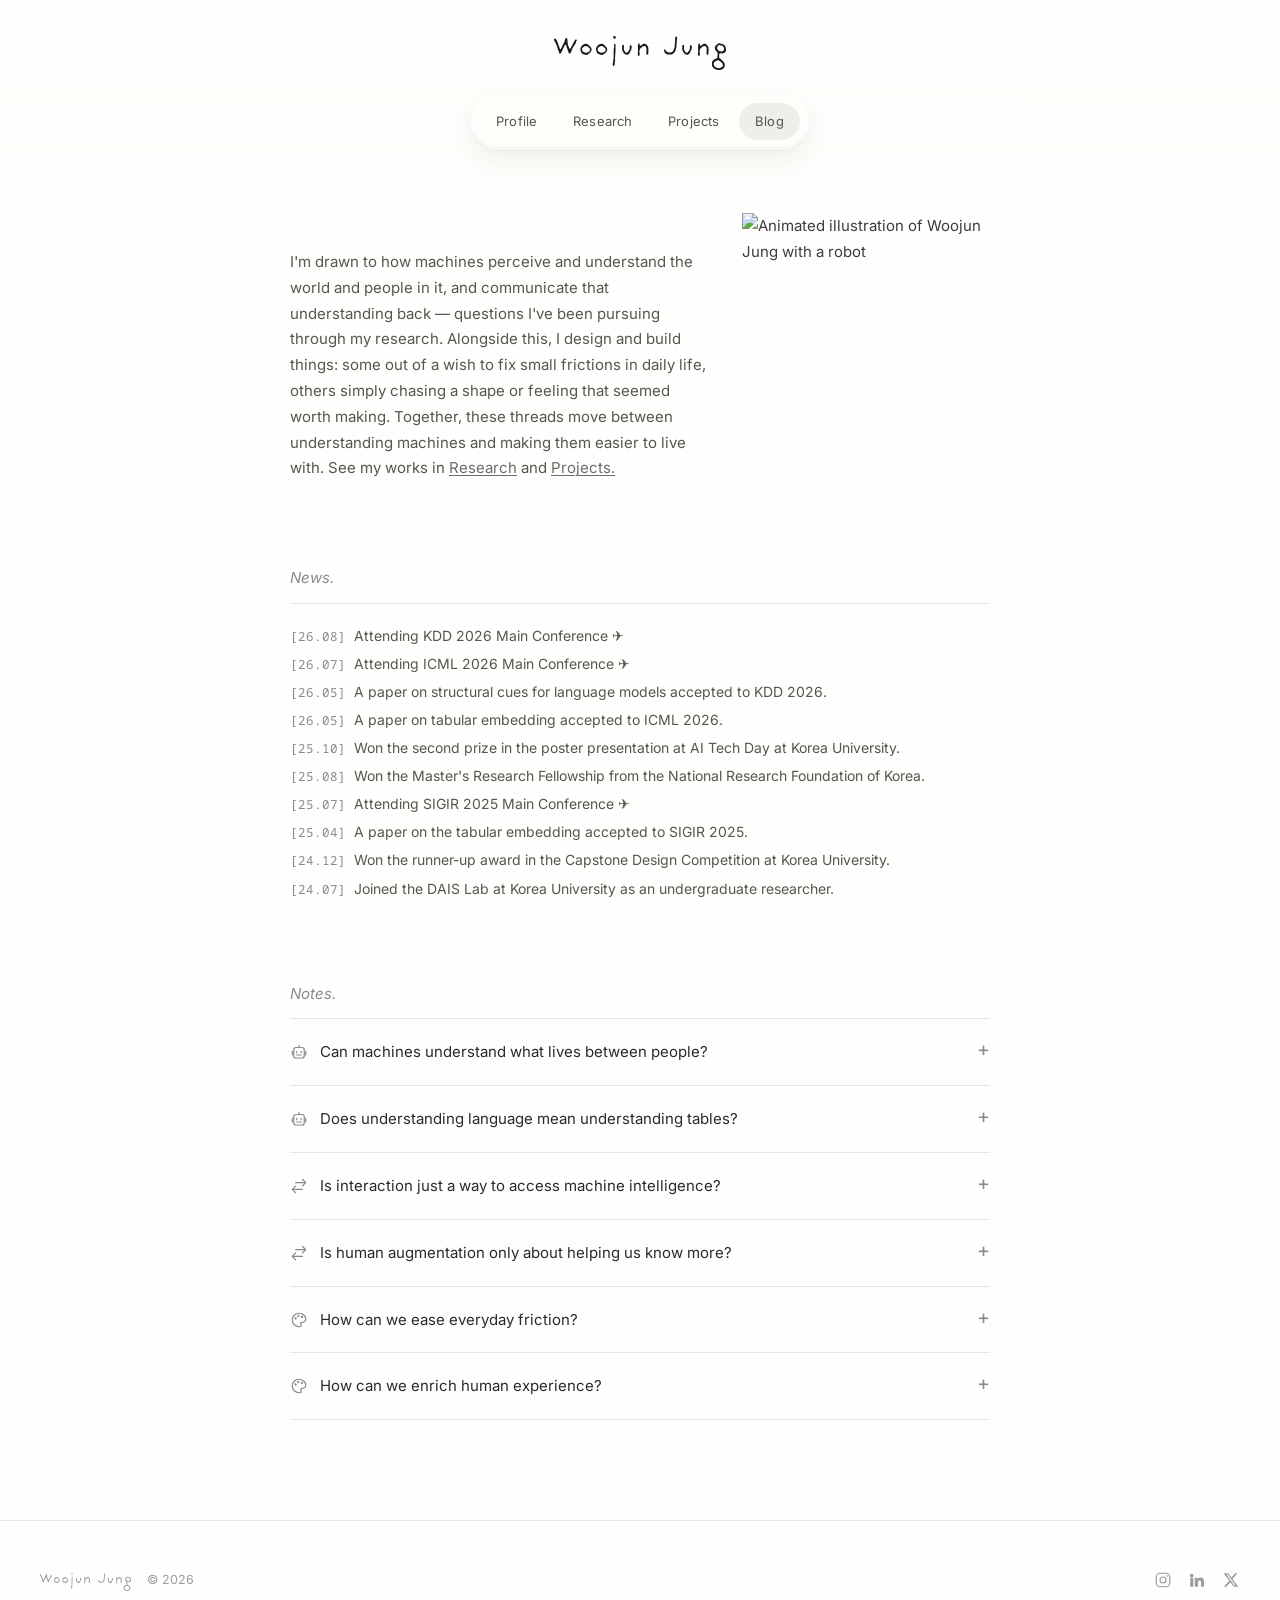
==== commit 57d7dbd8: "Update blog notes and add monochrome category icons" ====
--- a/blog.html
+++ b/blog.html
@@ -53,7 +53,7 @@
           </li>
           <li class="news-item reveal">
             <time class="news-item__date" datetime="2025-10-01">[26.05]</time>
-            <span>A paper on tabular representation accepted to ICML 2026.</span>
+            <span>A paper on tabular embedding accepted to ICML 2026.</span>
           </li>
           <li class="news-item reveal">
             <time class="news-item__date" datetime="2025-10-01">[25.10]</time>
@@ -64,7 +64,7 @@
             <span>Won the Master's Research Fellowship from the National Research Foundation of Korea.</span>
           </li>
           <li class="news-item reveal">
-            <time class="news-item__date" datetime="2025-08-01">[25.08]</time>
+            <time class="news-item__date" datetime="2025-08-01">[25.07]</time>
             <span>Attending SIGIR 2025 Main Conference ✈️</span>
           </li>
           <li class="news-item reveal">
@@ -83,28 +83,78 @@
       </section>
 
       <section class="essay blog-essay">
-        <p class="essay__lead section-label reveal">Notes.</p>
-
-        <details class="essay-toggle reveal">
-          <summary class="essay-toggle__summary">Can machines make sense of the world as humans do?</summary>
-          <p class="essay-toggle__body">
-            Aligning human and machine perception feels foundational to me. Machines that perceive the world more like we do can better interpret context, intention, and meaning.
-          </p>
-          <p class="essay-toggle__body">For me, this question first became concrete through tables. Decades of
-            human knowledge—scientific records, medical data, institutional logic—are encoded in tabular form,
-            often carrying implicit domain expertise that is difficult for machines to recover. How can we make
-            that knowledge legible to AI? This question led to my work on HAETAE (SIGIR 25) and NAVI (ICML 26).
-          </p>
-          <p class="essay-toggle__body">
-            More broadly, humans make sense of the world by combining sensory experience with accumulated knowledge.
-            We integrate sight, sound, touch, taste, and smell, then interpret them through concepts, memories,
-            and shared systems of meaning. I am interested in how machines can connect these heterogeneous signals
-            into coherent representations of the world.
-          </p>
-        </details>
-
-        <details class="essay-toggle reveal">
-          <summary class="essay-toggle__summary">Can machines understand what lives between people?</summary>
+        <div class="notes-heading reveal">
+          <p class="essay__lead section-label">Notes.</p>
+          <!-- <ul class="notes-legend" aria-label="Note categories">
+            <li>
+              <span class="note-category note-category--representation" aria-hidden="true">
+                <svg viewBox="0 0 24 24" aria-hidden="true" focusable="false">
+                  <path d="M12 3v3M3 11v5m18-5v5"/>
+                  <rect x="5" y="6" width="14" height="14" rx="3"/>
+                  <path d="M9 11v2m6-2v2m-6 3h6"/>
+                </svg>
+              </span>
+              Representation Learning
+            </li>
+            <li>
+              <span class="note-category note-category--interaction" aria-hidden="true">
+                <svg viewBox="0 0 24 24" aria-hidden="true" focusable="false">
+                  <path stroke-width="1.5" d="M7.5 21 3 16.5m0 0L7.5 12M3 16.5h13.5m0-13.5L21 7.5m0 0L16.5 12M21 7.5H7.5"/>
+                </svg>
+              </span>
+              Human-AI Interaction
+            </li>
+            <li>
+              <span class="note-category note-category--design" aria-hidden="true">
+                <svg viewBox="0 0 24 24" aria-hidden="true" focusable="false">
+                  <path d="M12 3a9 9 0 1 0 0 18h1a2 2 0 0 0 1.6-3.2 1.7 1.7 0 0 1 1.4-2.7h1A4 4 0 0 0 21 11c0-4.4-4-8-9-8Z"/>
+                  <circle cx="7.5" cy="10" r=".75"/>
+                  <circle cx="11" cy="6.5" r=".75"/>
+                  <circle cx="16" cy="8" r=".75"/>
+                </svg>
+              </span>
+              Design
+            </li>
+          </ul> -->
+        </div>
+
+        <!-- <details class="essay-toggle reveal">
+          <summary class="essay-toggle__summary">
+            <span class="note-category note-category--representation" title="Representation Learning">
+              <svg viewBox="0 0 24 24" aria-hidden="true" focusable="false">
+                <path d="M12 3v3M3 11v5m18-5v5"/>
+                <rect x="5" y="6" width="14" height="14" rx="3"/>
+                <path d="M9 11v2m6-2v2m-6 3h6"/>
+              </svg>
+              <span class="note-category__label">Representation Learning</span>
+            </span>
+            Can humans and machines share a perceptual space?
+          </summary>
+          <p class="essay-toggle__body">
+            Human perception unfolds through multiple senses and over time.
+            A gesture changes how an expression is understood; a sequence of observations reveals a change that no single moment makes clear.
+            The context people perceive emerges through relationships among these signals, shaped by what has happened and what they expect to happen next.
+          </p>
+          <p class="essay-toggle__body">
+            Learning from multimodal and time-series data requires models to relate signals that differ in structure, temporal resolution, and reliability.
+            Meaning depends on when events occur, how they unfold, and how cues across senses reinforce or change one another’s interpretation.
+            Foundation models should be able to reason over these relationships and connect them with the context people use to understand a situation.
+            This could create a shared perceptual space: a common basis for recognizing what is happening, what is changing, and what matters in the moment.
+          </p>
+        </details> -->
+
+        <details class="essay-toggle reveal">
+          <summary class="essay-toggle__summary">
+            <span class="note-category note-category--representation" title="Representation Learning">
+              <svg viewBox="0 0 24 24" aria-hidden="true" focusable="false">
+                <path d="M12 3v3M3 11v5m18-5v5"/>
+                <rect x="5" y="6" width="14" height="14" rx="3"/>
+                <path d="M9 11v2m6-2v2m-6 3h6"/>
+              </svg>
+              <span class="note-category__label">Representation Learning</span>
+            </span>
+            Can machines understand what lives between people?
+          </summary>
           <p class="essay-toggle__body">
             Where world understanding asks whether machines can interpret the reality around us, human understanding
             asks whether they can interpret the realities that exist within and between people. Much of what shapes
@@ -120,27 +170,90 @@
         </details>
 
         <details class="essay-toggle reveal">
-          <summary class="essay-toggle__summary">How should machines' understanding return to us? </summary>
-          <p class="essay-toggle__body">
-            A model may recognize a pattern in a medical record, infer a hidden relationship
-            in data, or adapt to the context of a particular person—but none of that matters unless it can become understandable,
-            usable, and appropriately timed.
-          </p>
-          <p class="essay-toggle__body">
-            The translation layer between machine representations and human experience is where representation becomes interaction. What should be surfaced,
-            and what should remain in the background? When is a number enough, when is an explanation needed, and when might an interface,
-            visualization, gesture, or ambient cue communicate more effectively? The answer depends not only on what the system knows,
-            but on what a person needs in that moment.
-          </p>
-          <p class="essay-toggle__body">
-            In this sense, human augmentation is not simply about exposing what a model sees. It is about composing a shared perceptual
-            space: one where machine understanding can support people’s judgment, communication, and connection without overwhelming or
-            replacing them. This is not a question models alone can answer—it requires prototypes, interfaces, and people to test them with.
-          </p>
-        </details>
-
-        <details class="essay-toggle reveal">
-          <summary class="essay-toggle__summary">How can we ease everyday friction?</summary>
+          <summary class="essay-toggle__summary">
+            <span class="note-category note-category--representation" title="Representation Learning">
+              <svg viewBox="0 0 24 24" aria-hidden="true" focusable="false">
+                <path d="M12 3v3M3 11v5m18-5v5"/>
+                <rect x="5" y="6" width="14" height="14" rx="3"/>
+                <path d="M9 11v2m6-2v2m-6 3h6"/>
+              </svg>
+              <span class="note-category__label">Representation Learning</span>
+            </span>
+            Does understanding language mean understanding tables?
+          </summary>
+          <p class="essay-toggle__body">
+            Working with tables has made me question an assumption that is easy to make about language models:
+            if they learn to understand language from vast amounts of unstructured text, should understanding a table follow naturally?
+            Both prose and tables can be represented as sequences of discrete tokens.
+            Yet interpreting a table requires recovering relationships expressed through rows, columns, headers, and conventions that may never be explained in words.
+          </p>
+          <p class="essay-toggle__body">
+            How these elements are assembled into a context can shape what information a model is able to use.
+            A representation may retain every value while obscuring which header it belongs to, what its units imply, or which comparisons are meaningful.
+            Information can be present without the relationships needed to reason with it being clear.
+            Language competence alone therefore gives us no reason to take reliable tabular understanding for granted.
+            The question is how models can recognize and reason through the structures that make the data meaningful.
+          </p>
+          <p class="essay-toggle__body">
+            This matters because structured data reflect accumulated human practice.
+            What people and organizations choose to record, how they define categories, and which distinctions they preserve can reflect expertise developed over decades.
+            Some of that knowledge is visible in the data’s organization; other assumptions remain implicit in the practices behind it.
+            Understanding structured data can help make these traces of human knowledge usable by AI.
+            It offers a way to connect the values a model reads with the experience, conventions, and judgments needed to interpret them.
+          </p>
+        </details>
+
+        <details class="essay-toggle reveal">
+          <summary class="essay-toggle__summary">
+            <span class="note-category note-category--interaction" title="Human-AI Interaction">
+              <svg viewBox="0 0 24 24" aria-hidden="true" focusable="false">
+                <path stroke-width="1.5" d="M7.5 21 3 16.5m0 0L7.5 12M3 16.5h13.5m0-13.5L21 7.5m0 0L16.5 12M21 7.5H7.5"/>
+              </svg>
+              <span class="note-category__label">Human-AI Interaction</span>
+            </span>
+            Is interaction just a way to access machine intelligence?
+          </summary>
+          <p class="essay-toggle__body">
+            I see the translation layer between machine representations and human experience as a starting point for system design.
+            What should be surfaced, what should remain in the background, and how should people be able to respond?
+            These choices shape not only a person’s experience, but also what the system can learn.
+            What information might these exchanges elicit, and what should the system learn from it?
+            Those questions should inform both the learning objectives and the algorithms themselves.
+            I believe systems can have greater impact when learning and interaction are designed together, each helping shape the other from the outset.
+          </p>
+        </details>
+
+        <details class="essay-toggle reveal">
+          <summary class="essay-toggle__summary">
+            <span class="note-category note-category--interaction" title="Human-AI Interaction">
+              <svg viewBox="0 0 24 24" aria-hidden="true" focusable="false">
+                <path stroke-width="1.5" d="M7.5 21 3 16.5m0 0L7.5 12M3 16.5h13.5m0-13.5L21 7.5m0 0L16.5 12M21 7.5H7.5"/>
+              </svg>
+              <span class="note-category__label">Human-AI Interaction</span>
+            </span>
+            Is human augmentation only about helping us know more?
+          </summary>
+          <p class="essay-toggle__body">
+            Expanding a person’s ability to communicate is as important as expanding what they know.
+            A system might help someone convey an experience that is difficult to put into words, make their reasoning visible to others,
+            or explore where their interpretations differ. The question is therefore not only what a person can understand with a machine’s help,
+            but what people can express, discuss, and come to understand together. Exploring these possibilities requires building prototypes and designing and testing these experiences with people.
+          </p>
+        </details>
+
+        <details class="essay-toggle reveal">
+          <summary class="essay-toggle__summary">
+            <span class="note-category note-category--design" title="Design">
+              <svg viewBox="0 0 24 24" aria-hidden="true" focusable="false">
+                <path d="M12 3a9 9 0 1 0 0 18h1a2 2 0 0 0 1.6-3.2 1.7 1.7 0 0 1 1.4-2.7h1A4 4 0 0 0 21 11c0-4.4-4-8-9-8Z"/>
+                <circle cx="7.5" cy="10" r=".75"/>
+                <circle cx="11" cy="6.5" r=".75"/>
+                <circle cx="16" cy="8" r=".75"/>
+              </svg>
+              <span class="note-category__label">Design</span>
+            </span>
+            How can we ease everyday friction?
+          </summary>
           <p class="essay-toggle__body">I am drawn to the small moments when everyday systems fail to meet people where they are.
             Through observation, interviews, and surveys, I like uncovering the subtle frustrations that often go unnoticed: a
             task that feels unnecessarily complicated, information that arrives too late, or a system that asks too much of people
@@ -150,7 +263,18 @@
         </details>
 
         <details class="essay-toggle reveal">
-          <summary class="essay-toggle__summary">How can we enrich human experience?</summary>
+          <summary class="essay-toggle__summary">
+            <span class="note-category note-category--design" title="Design">
+              <svg viewBox="0 0 24 24" aria-hidden="true" focusable="false">
+                <path d="M12 3a9 9 0 1 0 0 18h1a2 2 0 0 0 1.6-3.2 1.7 1.7 0 0 1 1.4-2.7h1A4 4 0 0 0 21 11c0-4.4-4-8-9-8Z"/>
+                <circle cx="7.5" cy="10" r=".75"/>
+                <circle cx="11" cy="6.5" r=".75"/>
+                <circle cx="16" cy="8" r=".75"/>
+              </svg>
+              <span class="note-category__label">Design</span>
+            </span>
+            How can we enrich human experience?
+          </summary>
           <p class="essay-toggle__body">Design can shape how people notice, feel, remember, and connect with the world around them. This
             means designing not only individual interactions, but also the relationship between them: how
             sequential moments build into a narrative, how simultaneous sensory cues reinforce one another,
--- a/css/site.css
+++ b/css/site.css
@@ -909,7 +909,7 @@
   margin-inline: auto;
   margin-bottom: var(--space-12);
 }
-.blog-intro + .blog-essay { margin-top: var(--space-4); }
+.blog-intro + .blog-essay { margin-top: var(--space-8); }
 
 .news-list {
   list-style: none;
@@ -937,11 +937,78 @@
    ESSAY (reflection sections)
    ============================================================ */
 .essay { max-width: var(--container-wide); margin-inline: auto; }
-.blog-essay + .blog-essay { margin-top: var(--space-12); }
+.blog-essay + .blog-essay { margin-top: var(--space-20); }
 .essay__lead {
   font: var(--type-label);
   padding-bottom: var(--space-3);
   border-bottom: 1px solid var(--border-hairline);
+}
+.notes-heading {
+  display: flex;
+  flex-wrap: wrap;
+  align-items: baseline;
+  justify-content: space-between;
+  gap: var(--space-2) var(--space-4);
+  padding-bottom: var(--space-3);
+  border-bottom: 1px solid var(--border-hairline);
+}
+.notes-heading .essay__lead {
+  padding-bottom: 0;
+  border-bottom: 0;
+}
+.notes-legend {
+  display: flex;
+  flex-wrap: wrap;
+  justify-content: flex-end;
+  gap: var(--space-2) var(--space-6);
+  margin: 0 0 0 auto;
+  padding: 0;
+  list-style: none;
+  font-size: var(--fs-micro);
+  color: var(--text-muted);
+}
+.notes-legend li {
+  display: inline-flex;
+  align-items: center;
+  gap: var(--space-2);
+}
+.note-category {
+  display: inline-flex;
+  align-items: center;
+  justify-content: center;
+  flex: 0 0 18px;
+  width: 18px;
+  height: 1lh;
+  color: var(--text-muted);
+}
+.note-category svg {
+  display: block;
+  width: 18px;
+  height: 18px;
+  fill: none;
+  stroke: currentColor;
+  stroke-width: 1.6;
+  stroke-linecap: round;
+  stroke-linejoin: round;
+}
+.notes-legend .note-category {
+  flex-basis: 16px;
+  width: 16px;
+}
+.notes-legend .note-category svg {
+  width: 16px;
+  height: 16px;
+}
+.essay-toggle__summary .note-category { align-self: flex-start; }
+.note-category__label {
+  position: absolute;
+  width: 1px;
+  height: 1px;
+  padding: 0;
+  margin: -1px;
+  overflow: hidden;
+  clip-path: inset(50%);
+  white-space: nowrap;
 }
 .essay h3 { font: var(--type-h2); color: var(--text-strong); margin-top: var(--space-10); margin-bottom: var(--space-4); }
 .essay h3:first-of-type { margin-top: 0; }
@@ -954,12 +1021,15 @@
 }
 .essay-toggle:first-of-type { border-top: none; }
 .essay-toggle__summary {
+  display: flex;
+  align-items: baseline;
+  gap: var(--space-3);
   list-style: none;
   cursor: pointer;
   font: var(--fs-sm);
   color: var(--ink-900);
   position: relative;
-  padding-right: var(--space-8);
+  padding-right: var(--space-6);
 }
 .essay-toggle__summary::-webkit-details-marker { display: none; }
 .essay-toggle__summary::after {
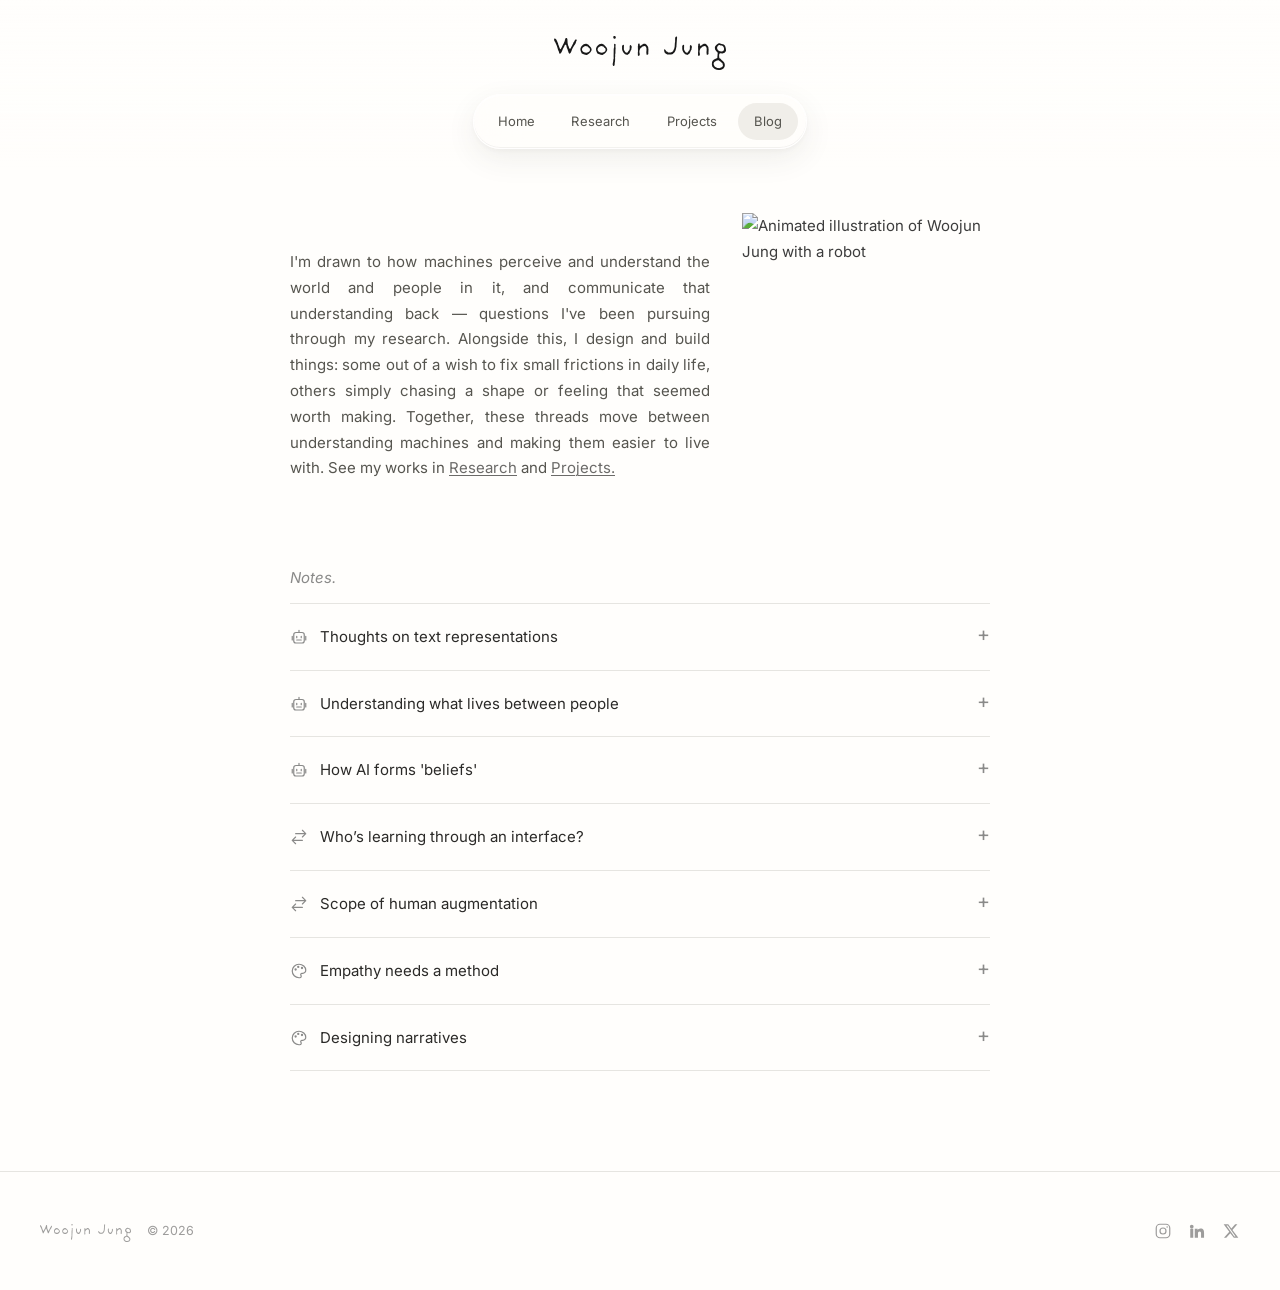
==== commit a654728d: "Update portfolio content, home news, navigation, and CV" ====
--- a/blog.html
+++ b/blog.html
@@ -7,14 +7,14 @@
   <meta name="description" content="Essays by Woojun Jung on machine understanding, human–AI collaboration, empathy, and design." />
   <link rel="icon" type="image/png" href="assets/woojun_logo.png" />
   <link rel="stylesheet" href="css/tokens.css" />
-  <link rel="stylesheet" href="css/site.css" />
+  <link rel="stylesheet" href="css/site.css?v=home-anchor-1" />
 </head>
 <body data-page="blog">
 
   <header class="site-header">
     <a class="site-header__logo" href="index.html" aria-label="Woojun Jung — home"><img src="assets/SVG/Woojun_Jung_Logo.svg" alt="Woojun Jung" /></a>
     <nav class="nav-pill" aria-label="Primary">
-      <a href="index.html#profile"><span class="nav-pill__label">Profile</span></a>
+      <a href="index.html#home"><span class="nav-pill__label">Home</span></a>
       <a href="research.html"><span class="nav-pill__label">Research</span></a>
       <a href="projects.html"><span class="nav-pill__label">Projects</span></a>
       <a href="blog.html" aria-current="page"><span class="nav-pill__label">Blog</span></a>
@@ -36,7 +36,7 @@
         </figure>
       </section>
 
-      <section class="essay blog-essay">
+      <!-- <section class="essay blog-essay">
         <p class="essay__lead section-label reveal">News.</p>
         <ul class="news-list" role="list">
           <li class="news-item reveal">
@@ -80,7 +80,7 @@
             <span>Joined the DAIS Lab at Korea University as an undergraduate researcher.</span>
           </li>
         </ul>
-      </section>
+      </section> -->
 
       <section class="essay blog-essay">
         <div class="notes-heading reveal">
@@ -153,19 +153,45 @@
               </svg>
               <span class="note-category__label">Representation Learning</span>
             </span>
-            Can machines understand what lives between people?
-          </summary>
-          <p class="essay-toggle__body">
-            Where world understanding asks whether machines can interpret the reality around us, human understanding
+            Thoughts on text representations
+          </summary>
+          <p class="essay-toggle__body">
+            Human-written text carries traces of how people understand the world.
+            In describing a situation, a writer gives it a particular structure, making some relationships explicit while leaving others for the reader to recognize.
+            What the writer chooses to explain, connect, or take for granted reflects an interpretation of the situation.
+          </p>
+          <p class="essay-toggle__body">
+            Learning from text may therefore offer indirect access to reasoning and tacit knowledge that are never fully articulated.
+            An explanation can show how evidence supports a conclusion, while a description can reveal which distinctions matter and what background knowledge is assumed.
+            These patterns can convey aspects of human thought even when the writer never describes the thinking behind them.
+            This is what interests me about text as a learning medium, and why I want to understand how representations can preserve the relationships that make these patterns available for learning.
+          </p>
+        </details>
+
+        <details class="essay-toggle reveal">
+          <summary class="essay-toggle__summary">
+            <span class="note-category note-category--representation" title="Representation Learning">
+              <svg viewBox="0 0 24 24" aria-hidden="true" focusable="false">
+                <path d="M12 3v3M3 11v5m18-5v5"/>
+                <rect x="5" y="6" width="14" height="14" rx="3"/>
+                <path d="M9 11v2m6-2v2m-6 3h6"/>
+              </svg>
+              <span class="note-category__label">Representation Learning</span>
+            </span>
+            Understanding what lives between people
+          </summary>
+          <p class="essay-toggle__body">
+            Where understanding the world asks whether machines can interpret the reality around us, understanding human
             asks whether they can interpret the realities that exist within and between people. Much of what shapes
             how we think, feel, and communicate is never stated directly: personal memories, routines, preferences,
             emotional states, cultural references, and the shared context built over time within families, communities,
             and relationships.
           </p>
           <p class="essay-toggle__body">
-            These aspects of human life are not easily captured as a fixed set of semantic labels. They are distributed
-            across behavior, language, history, and relationships—felt rather than fully articulated. I am interested
-            in how AI systems might recognize these implicit patterns.
+            These aspects of human life are not easily captured as a fixed set of semantic labels.
+            They are distributed across behavior, language, history, and relationships, felt rather than fully articulated.
+            Bringing together language, facial expressions, gestures, and patterns of behavior over time may help AI systems recognize these implicit patterns.
+            Such understanding could provide a basis for human–AI symbiosis, helping systems adapt to people’s lives and relationships as those contexts develop and change.
           </p>
         </details>
 
@@ -179,27 +205,18 @@
               </svg>
               <span class="note-category__label">Representation Learning</span>
             </span>
-            Does understanding language mean understanding tables?
-          </summary>
-          <p class="essay-toggle__body">
-            Working with tables has made me question an assumption that is easy to make about language models:
-            if they learn to understand language from vast amounts of unstructured text, should understanding a table follow naturally?
-            Both prose and tables can be represented as sequences of discrete tokens.
-            Yet interpreting a table requires recovering relationships expressed through rows, columns, headers, and conventions that may never be explained in words.
-          </p>
-          <p class="essay-toggle__body">
-            How these elements are assembled into a context can shape what information a model is able to use.
-            A representation may retain every value while obscuring which header it belongs to, what its units imply, or which comparisons are meaningful.
-            Information can be present without the relationships needed to reason with it being clear.
-            Language competence alone therefore gives us no reason to take reliable tabular understanding for granted.
-            The question is how models can recognize and reason through the structures that make the data meaningful.
-          </p>
-          <p class="essay-toggle__body">
-            This matters because structured data reflect accumulated human practice.
-            What people and organizations choose to record, how they define categories, and which distinctions they preserve can reflect expertise developed over decades.
-            Some of that knowledge is visible in the data’s organization; other assumptions remain implicit in the practices behind it.
-            Understanding structured data can help make these traces of human knowledge usable by AI.
-            It offers a way to connect the values a model reads with the experience, conventions, and judgments needed to interpret them.
+            How AI forms 'beliefs'
+          </summary>
+          <p class="essay-toggle__body">
+            I think of an AI model’s beliefs as working judgments about what is true or likely, given the available information.
+            These judgments guide interpretation and action, and their dependencies matter when evidence changes.
+            Revising an assumption should prompt reconsideration of the conclusions that rely on it, while allowing those with sufficient independent support to remain.
+            Sometimes the appropriate update is a change in confidence rather than a reversal; uncertainty should reflect the strength and limits of the available support.
+          </p>
+          <p class="essay-toggle__body">
+            Language provides a way to express these judgments, but producing a claim is not the same as relying on it.
+            Autoregressive modeling defines a distribution over token sequences, but token probabilities alone do not establish coherent beliefs or calibrated confidence in the claims those sequences express.
+            What interests me is whether a claim expressed in one answer meaningfully constrains subsequent judgments, and whether revisions carry through to the judgments that depend on it.
           </p>
         </details>
 
@@ -211,15 +228,18 @@
               </svg>
               <span class="note-category__label">Human-AI Interaction</span>
             </span>
-            Is interaction just a way to access machine intelligence?
+            Who’s learning through an interface?
           </summary>
           <p class="essay-toggle__body">
             I see the translation layer between machine representations and human experience as a starting point for system design.
-            What should be surfaced, what should remain in the background, and how should people be able to respond?
-            These choices shape not only a person’s experience, but also what the system can learn.
-            What information might these exchanges elicit, and what should the system learn from it?
-            Those questions should inform both the learning objectives and the algorithms themselves.
-            I believe systems can have greater impact when learning and interaction are designed together, each helping shape the other from the outset.
+            For people, the interface should help them understand the system’s behavior, evaluate its responses, and stay in control of the interaction.
+            What a system makes visible and how people can respond to it shape the feedback available to the model.
+            A rejected answer may be factually wrong or simply miss the person’s goal, and the interface can help reveal that difference.
+          </p>
+          <p class="essay-toggle__body">
+            These distinctions should inform learning objectives and algorithms from the outset.
+            In turn, the model’s uncertainty can guide what it asks or reveals next, giving people opportunities to clarify their goals or correct its interpretation.
+            Learning and interaction can be designed together, with each response reflecting the system’s understanding while shaping what it has a chance to learn next.
           </p>
         </details>
 
@@ -231,7 +251,7 @@
               </svg>
               <span class="note-category__label">Human-AI Interaction</span>
             </span>
-            Is human augmentation only about helping us know more?
+            Scope of human augmentation
           </summary>
           <p class="essay-toggle__body">
             Expanding a person’s ability to communicate is as important as expanding what they know.
@@ -252,14 +272,19 @@
               </svg>
               <span class="note-category__label">Design</span>
             </span>
-            How can we ease everyday friction?
-          </summary>
-          <p class="essay-toggle__body">I am drawn to the small moments when everyday systems fail to meet people where they are.
-            Through observation, interviews, and surveys, I like uncovering the subtle frustrations that often go unnoticed: a
-            task that feels unnecessarily complicated, information that arrives too late, or a system that asks too much of people
-            in an already demanding moment. From there, I translate those insights into experiences that make things feel clearer,
-            lighter, and more natural. Whether through a product, interface, or service, I am interested in designing systems that
-            respond to real needs rather than abstract assumptions.</p>
+            Empathy needs a method
+          </summary>
+          <p class="essay-toggle__body">
+            A design can look convincing while resting on a mistaken understanding of the people it is meant to support.
+            User studies help examine those assumptions, with different methods answering different questions.
+            Observations can reveal routines and workarounds, interviews can explore the reasons behind them, and surveys can compare reported experiences across a broader group.
+          </p>
+          <p class="essay-toggle__body">
+            When evaluating a prototype, the choice of participants, tasks, and measures should follow the question being investigated.
+            Task completion and errors can reveal difficulties, while participants’ explanations can help interpret those outcomes.
+            Unexpected behavior or conflicting feedback calls for a closer look at the assumptions behind the design.
+            Sometimes the most useful result of a study is a reason to rethink what the design was trying to solve.
+          </p>
         </details>
 
         <details class="essay-toggle reveal">
@@ -273,7 +298,7 @@
               </svg>
               <span class="note-category__label">Design</span>
             </span>
-            How can we enrich human experience?
+            Designing narratives
           </summary>
           <p class="essay-toggle__body">Design can shape how people notice, feel, remember, and connect with the world around them. This
             means designing not only individual interactions, but also the relationship between them: how
@@ -298,6 +323,6 @@
   </footer>
 
   <script src="js/vendor/lenis.min.js"></script>
-  <script src="js/app.js"></script>
+  <script src="js/app.js?v=home-anchor-1"></script>
 </body>
 </html>
--- a/css/site.css
+++ b/css/site.css
@@ -31,15 +31,15 @@
 .morph__name {                       /* index (landing + docked) */
   view-transition-name: site-logo;
 }
-/* Cross-page navs into Profile always land on index.html#profile. At that first
+/* Cross-page navs into Profile always land on index.html#home. At that first
    paint — BEFORE app.js runs its scroll handoff — the docked 34px logo must
    already be the `site-logo` snapshot; otherwise the unnamed dock logo falls
    into the page-content group and ghosts in via the fade (and the hero
    #morphName would be captured instead). `:has(:target)` pins the docked handoff
    in pure CSS so the snapshot is correct regardless of JS timing; JS then keeps
    it in sync once the user scrolls. */
-body:has(#profile:target) .morph__name      { view-transition-name: none; opacity: 0; }
-body:has(#profile:target) .morph__dock-logo { view-transition-name: site-logo; opacity: 1; }
+body:has(#home:target) .morph__name      { view-transition-name: none; opacity: 0; }
+body:has(#home:target) .morph__dock-logo { view-transition-name: site-logo; opacity: 1; }
 .nav-pill {                          /* static pill AND index .morph__nav.nav-pill */
   view-transition-name: site-nav;
 }
@@ -157,12 +157,12 @@
 .container--wide { max-width: calc(var(--container-wide) + var(--gutter) * 2); }
 .container--max  { max-width: calc(var(--container-max) + var(--gutter) * 2); }
 
-.section { 
-  padding-block: var(--space-6); 
+.section {
+  padding-block: var(--space-6);
   margin-top: var(--space-6);
 }
-.band { 
-  background: var(--surface-band); 
+.band {
+  background: var(--surface-band);
   margin-top: var(--space-40);
   padding-top: var(--space-32);
   padding-bottom: var(--space-40);
@@ -470,19 +470,34 @@
   text-align: left;
   padding-top: 0px;
 }
-.row__body { font: var(--type-body); color: var(--text-body); text-wrap: pretty; }
+.row__body { font: var(--type-body); color: var(--text-body); }
+.profile-top .profile-biography > p,
+.blog-intro__copy > p,
+.blog-essay .essay-toggle__body {
+  text-align: justify;
+  text-align-last: left;
+  text-wrap: pretty;
+  hyphens: none;
+}
+.profile-top .news-item > span,
+.blog-intro__copy > p,
+.blog-essay .essay-toggle__body {
+  -webkit-hyphens: auto;
+  text-wrap: wrap;
+  hyphens: auto;
+}
 .row__body p + p { margin-top: var(--space-3); }
 .row__body a { color: inherit; text-decoration: underline; text-decoration-color: var(--ink-300); }
 .row__body a:hover { text-decoration-color: currentColor; }
 .edu-item + .edu-item { margin-top: var(--space-3); }
-.edu-note { 
-  color: var(--text-faint); 
+.edu-note {
+  color: var(--text-faint);
   font-size: var(--fs-cap);
   line-height: var(--lh-body);
   }
 .ref-links { display: flex; flex-wrap: wrap; gap: var(--space-4); }
-.ref-links a { 
-  white-space: nowrap; 
+.ref-links a {
+  white-space: nowrap;
   color: var(--text-muted);
   text-decoration: underline;
   text-decoration-color: var(--ink-300);
@@ -498,7 +513,7 @@
    also preserves the photo / biography / education / links reveal sequence. */
 @media (min-width: 1024px) {
   .profile-top {
-    --profile-width-extra: -30px;
+    --profile-width-extra: -103px;
     /* Header + Profile fill the first viewport. The extra bottom padding
        balances the header so the content is centred in the whole viewport.
        min-height lets long content grow without clipping on short screens. */
@@ -547,6 +562,83 @@
 /* @media (min-width: 1024px) and (min-height: 1320px) {
   .profile-top { padding-bottom: var(--space-6); }
 } */
+
+/* Profile extensions are opt-in. The original photo and rows keep their DOM
+   positions and layout rules, including when older styles are cached. */
+.profile-extra { padding-top: 4px; }
+.profile-extra:not(:has(> *)) { display: none; }
+@media (min-width: 1024px) {
+  .profile-extra {
+    grid-column: 2;
+    grid-row: 3;
+    display: grid;
+    gap: 24px;
+    min-width: 0;
+  }
+  .profile-extra > .row {
+    grid-template-columns: minmax(0, 1fr);
+    gap: 8px;
+    min-width: 0;
+    max-width: none;
+    margin: 0;
+    padding-block: 0;
+  }
+  .profile-top.has-profile-extra {
+    display: block;
+    padding-top: var(--profile-top-gap);
+    padding-bottom: 0;
+  }
+  .has-profile-extra > .container {
+    min-height: calc(var(--profile-baseline-height) + var(--profile-bottom-gap));
+  }
+  .has-profile-extra .profile-extra {
+    padding-bottom: var(--profile-bottom-gap);
+  }
+  .has-profile-extra.is-profile-pinned .profile-photo {
+    position: sticky;
+    top: var(--profile-sticky-top);
+  }
+}
+
+/* A visual window over the right column only. These body-level overlays
+   never participate in the original photo / Biography / Links layout. */
+.profile-content-fade {
+  --profile-fade-top-size: 130px;
+  --profile-fade-bottom-size: 165px;
+  position: fixed;
+  inset: 0;
+  z-index: 50;
+  overflow: hidden;
+  pointer-events: none;
+}
+.profile-content-fade[hidden] { display: none; }
+.profile-content-fade__edge {
+  position: absolute;
+  left: var(--profile-fade-left);
+  width: var(--profile-fade-width);
+  pointer-events: auto;
+  user-select: none;
+}
+.profile-content-fade__edge--top {
+  top: 0;
+  height: var(--profile-fade-top);
+  background: linear-gradient(to bottom,
+    var(--surface-page) calc(100% - var(--profile-fade-top-size)),
+    color-mix(in srgb, var(--surface-page) 0%, transparent) 100%);
+}
+.profile-content-fade__edge--bottom {
+  top: var(--profile-fade-bottom);
+  bottom: 0;
+  background: linear-gradient(to bottom,
+    color-mix(in srgb, var(--surface-page) 0%, transparent) 0,
+    var(--surface-page) var(--profile-fade-bottom-size));
+}
+@media (min-width: 1024px) {
+  .profile-top.has-profile-fade .profile-extra {
+    /* Let the final line reach the clear area without moving the first rows. */
+    padding-bottom: max(var(--profile-bottom-gap), var(--profile-fade-tail));
+  }
+}
 
 /* ---------- Interests: captioned cards drift up past a pinned intro ---------- */
 .interests {
@@ -916,8 +1008,9 @@
   margin: var(--space-5) 0 0;
   padding: 0;
   display: grid;
-  gap: var(--space-1);
-}
+  gap: 6px;
+}
+.row__body > .news-list { margin: 0; }
 .news-item {
   display: grid;
   grid-template-columns: max-content minmax(0, 1fr);
@@ -1052,6 +1145,8 @@
 }
 .essay-toggle__body {
   margin-top: var(--space-4);
+  /* Align with the title on the left, with 10px more space on the right. */
+  margin-inline: calc(18px + var(--space-3)) calc(28px + var(--space-3));
 }
 .essay-toggle[open] .essay-toggle__summary {
   color: var(--ink-600);
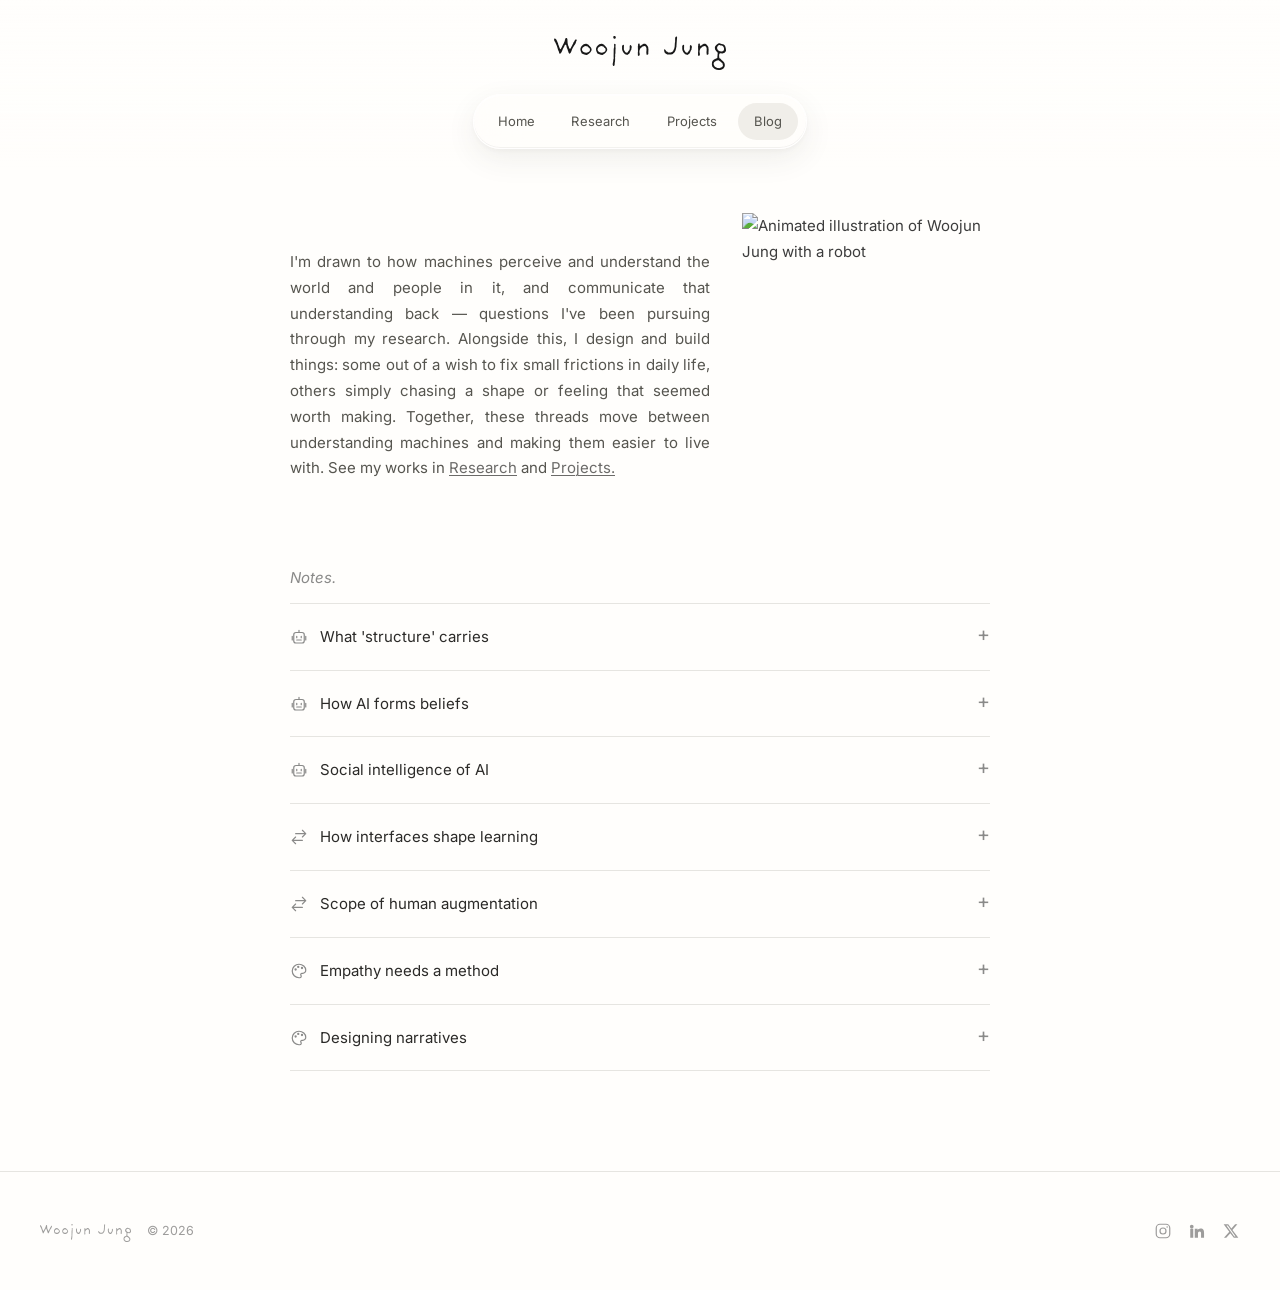
==== commit e9b6d146: "Revise blog notes, home profile layout, and Silverlining copy. Co-authored-by: Cursor <cursoragent@c" ====
--- a/blog.html
+++ b/blog.html
@@ -153,18 +153,16 @@
               </svg>
               <span class="note-category__label">Representation Learning</span>
             </span>
-            Thoughts on text representations
-          </summary>
-          <p class="essay-toggle__body">
-            Human-written text carries traces of how people understand the world.
-            In describing a situation, a writer gives it a particular structure, making some relationships explicit while leaving others for the reader to recognize.
-            What the writer chooses to explain, connect, or take for granted reflects an interpretation of the situation.
-          </p>
-          <p class="essay-toggle__body">
-            Learning from text may therefore offer indirect access to reasoning and tacit knowledge that are never fully articulated.
-            An explanation can show how evidence supports a conclusion, while a description can reveal which distinctions matter and what background knowledge is assumed.
-            These patterns can convey aspects of human thought even when the writer never describes the thinking behind them.
-            This is what interests me about text as a learning medium, and why I want to understand how representations can preserve the relationships that make these patterns available for learning.
+            What 'structure' carries
+          </summary>
+          <p class="essay-toggle__body">
+            The structure of data (e.g., schema of a table, hierarchy of a document) can reflect the knowledge, practices, and constraints of the domain experts and organizations that produce and use it. 
+            Choices about what to record, which distinctions to preserve, and how information is organized can offer clues to expertise, established routines, and working conditions that are never fully articulated.
+          </p>
+          <p class="essay-toggle__body">
+            The meaning of a structure depends partly on the purposes and practices that shape it. 
+            Understanding this context could help AI systems judge what information matters for a task and how it should be interpreted. 
+            These judgments could then guide assistance that reflects the priorities and constraints of the work, making it more responsive to how people use the data.
           </p>
         </details>
 
@@ -178,7 +176,33 @@
               </svg>
               <span class="note-category__label">Representation Learning</span>
             </span>
-            Understanding what lives between people
+            How AI forms beliefs
+          </summary>
+          <p class="essay-toggle__body">
+            I think of an AI model’s beliefs as working judgments about what is true or likely, given the available information.
+            These judgments guide interpretation and action and should remain responsive to changes in the evidence.
+            When an assumption changes, the conclusions that depend on it should be reassessed while those with sufficient independent support can remain.
+            That reassessment may lead to a revised conclusion or simply a change in confidence. 
+            In either case, the uncertainty should reflect the strength and limits of the available evidence.
+          </p>
+          <p class="essay-toggle__body">
+            Language provides a way to represent these judgments, but producing a claim is not the same as relying on it.
+            Autoregressive modeling defines a distribution over token sequences, but token probabilities alone do not establish coherent beliefs or calibrated confidence in the claims those sequences express.
+            What interests me is whether a claim expressed in one answer meaningfully constrains subsequent judgments, and whether revisions carry through to the judgments that depend on it.
+          </p>
+        </details>
+
+        <details class="essay-toggle reveal">
+          <summary class="essay-toggle__summary">
+            <span class="note-category note-category--representation" title="Representation Learning">
+              <svg viewBox="0 0 24 24" aria-hidden="true" focusable="false">
+                <path d="M12 3v3M3 11v5m18-5v5"/>
+                <rect x="5" y="6" width="14" height="14" rx="3"/>
+                <path d="M9 11v2m6-2v2m-6 3h6"/>
+              </svg>
+              <span class="note-category__label">Representation Learning</span>
+            </span>
+            Social intelligence of AI
           </summary>
           <p class="essay-toggle__body">
             Where understanding the world asks whether machines can interpret the reality around us, understanding human
@@ -197,47 +221,22 @@
 
         <details class="essay-toggle reveal">
           <summary class="essay-toggle__summary">
-            <span class="note-category note-category--representation" title="Representation Learning">
-              <svg viewBox="0 0 24 24" aria-hidden="true" focusable="false">
-                <path d="M12 3v3M3 11v5m18-5v5"/>
-                <rect x="5" y="6" width="14" height="14" rx="3"/>
-                <path d="M9 11v2m6-2v2m-6 3h6"/>
-              </svg>
-              <span class="note-category__label">Representation Learning</span>
-            </span>
-            How AI forms 'beliefs'
-          </summary>
-          <p class="essay-toggle__body">
-            I think of an AI model’s beliefs as working judgments about what is true or likely, given the available information.
-            These judgments guide interpretation and action, and their dependencies matter when evidence changes.
-            Revising an assumption should prompt reconsideration of the conclusions that rely on it, while allowing those with sufficient independent support to remain.
-            Sometimes the appropriate update is a change in confidence rather than a reversal; uncertainty should reflect the strength and limits of the available support.
-          </p>
-          <p class="essay-toggle__body">
-            Language provides a way to express these judgments, but producing a claim is not the same as relying on it.
-            Autoregressive modeling defines a distribution over token sequences, but token probabilities alone do not establish coherent beliefs or calibrated confidence in the claims those sequences express.
-            What interests me is whether a claim expressed in one answer meaningfully constrains subsequent judgments, and whether revisions carry through to the judgments that depend on it.
-          </p>
-        </details>
-
-        <details class="essay-toggle reveal">
-          <summary class="essay-toggle__summary">
             <span class="note-category note-category--interaction" title="Human-AI Interaction">
               <svg viewBox="0 0 24 24" aria-hidden="true" focusable="false">
                 <path stroke-width="1.5" d="M7.5 21 3 16.5m0 0L7.5 12M3 16.5h13.5m0-13.5L21 7.5m0 0L16.5 12M21 7.5H7.5"/>
               </svg>
               <span class="note-category__label">Human-AI Interaction</span>
             </span>
-            Who’s learning through an interface?
-          </summary>
-          <p class="essay-toggle__body">
-            I see the translation layer between machine representations and human experience as a starting point for system design.
-            For people, the interface should help them understand the system’s behavior, evaluate its responses, and stay in control of the interaction.
+            How interfaces shape learning
+          </summary>
+          <p class="essay-toggle__body">
+            An interface helps people understand a system’s behavior, evaluate its responses, and stay in control of the interaction.
+            I see this translation layer between machine and human experience as a starting point for system design.
             What a system makes visible and how people can respond to it shape the feedback available to the model.
-            A rejected answer may be factually wrong or simply miss the person’s goal, and the interface can help reveal that difference.
-          </p>
-          <p class="essay-toggle__body">
-            These distinctions should inform learning objectives and algorithms from the outset.
+            A rejected answer may be factually wrong or simply miss the person’s goal, and a well-designed interface can help reveal that difference.
+          </p>
+          <p class="essay-toggle__body">
+            These distinctions inform learning objectives and algorithms from the outset.
             In turn, the model’s uncertainty can guide what it asks or reveals next, giving people opportunities to clarify their goals or correct its interpretation.
             Learning and interaction can be designed together, with each response reflecting the system’s understanding while shaping what it has a chance to learn next.
           </p>
@@ -260,6 +259,24 @@
             but what people can express, discuss, and come to understand together. Exploring these possibilities requires building prototypes and designing and testing these experiences with people.
           </p>
         </details>
+
+        <!-- <details class="essay-toggle reveal">
+          <summary class="essay-toggle__summary">
+            <span class="note-category note-category--design" title="Design">
+              <svg viewBox="0 0 24 24" aria-hidden="true" focusable="false">
+                <path d="M12 3a9 9 0 1 0 0 18h1a2 2 0 0 0 1.6-3.2 1.7 1.7 0 0 1 1.4-2.7h1A4 4 0 0 0 21 11c0-4.4-4-8-9-8Z"/>
+                <circle cx="7.5" cy="10" r=".75"/>
+                <circle cx="11" cy="6.5" r=".75"/>
+                <circle cx="16" cy="8" r=".75"/>
+              </svg>
+              <span class="note-category__label">Design</span>
+            </span>
+            Creative process, is it doomed?
+          </summary>
+          <p class="essay-toggle__body">
+            Lorem Ipsum
+          </p>
+        </details> -->
 
         <details class="essay-toggle reveal">
           <summary class="essay-toggle__summary">
--- a/css/site.css
+++ b/css/site.css
@@ -438,7 +438,7 @@
 
 /* ---------- Profile: hanging-label rows ---------- */
 .profile-top {
-  --profile-photo-width: 207px;
+  --profile-photo-width: 198px;
   /* Laptop / tablet (default) */
   padding-top: 60px;
   padding-bottom: 180px;
@@ -530,7 +530,8 @@
     display: grid;
     grid-template-columns: var(--profile-photo-width, 200px) minmax(0, 1fr);
     grid-template-rows: auto auto 1fr;
-    column-gap: clamp(48px, 5vw, 80px);
+    /* Preserve the 1500px layout on wider screens. */
+    column-gap: clamp(48px, 5vw, 75px);
     row-gap: 24px;
     align-items: start;
     max-width: calc((var(--container-max) + var(--gutter) * 2) * 2 / 3 + 30px + var(--profile-width-extra, 0px) + var(--profile-photo-width, 200px) - 200px);
@@ -604,7 +605,7 @@
    never participate in the original photo / Biography / Links layout. */
 .profile-content-fade {
   --profile-fade-top-size: 130px;
-  --profile-fade-bottom-size: 165px;
+  --profile-fade-bottom-size: 185px;
   position: fixed;
   inset: 0;
   z-index: 50;
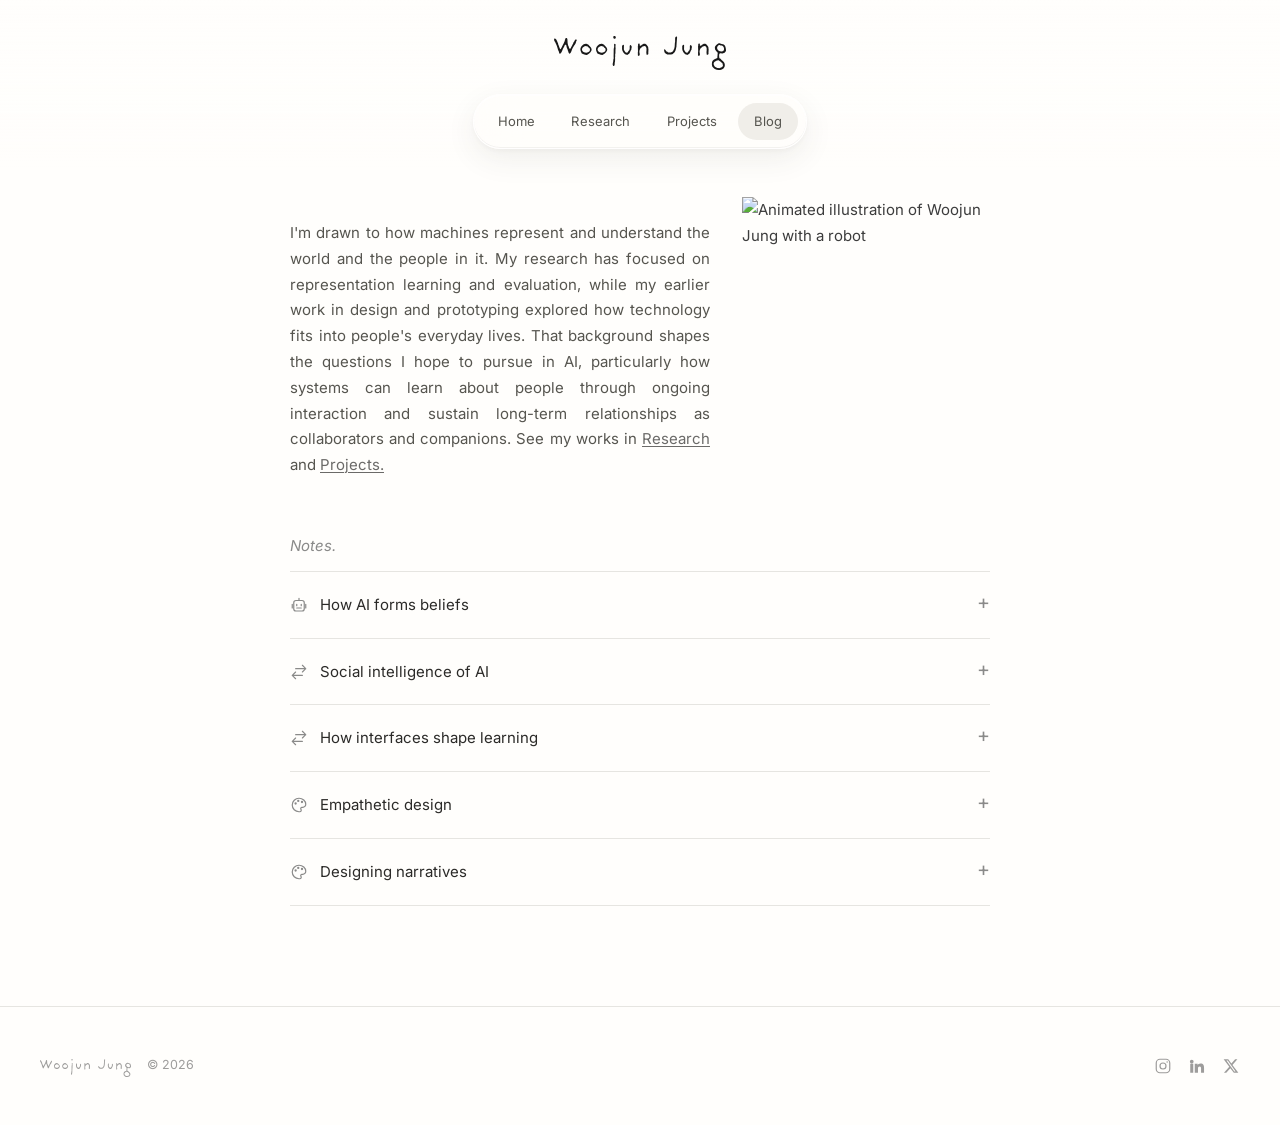
==== commit 1988d423: "Revise blog intro and notes, and update the CV. Co-authored-by: Cursor <cursoragent@cursor.com>" ====
--- a/blog.html
+++ b/blog.html
@@ -25,10 +25,10 @@
     <div class="container--wide">
       <section class="blog-intro reveal" aria-label="Introduction">
         <div class="blog-intro__copy">
-          <p>I'm drawn to how machines perceive and understand the world and people in it, and
-            communicate that understanding back — questions I've been pursuing through my research. Alongside this, I
-            design and build things: some out of a wish to fix small frictions in daily life, others simply chasing a
-            shape or feeling that seemed worth making. Together, these threads move between understanding machines and making them easier to live with.
+          <p>I'm drawn to how machines represent and understand the world and the people in it. 
+            My research has focused on representation learning and evaluation,
+            while my earlier work in design and prototyping explored how technology fits into people's everyday lives. 
+            That background shapes the questions I hope to pursue in AI, particularly how systems can learn about people through ongoing interaction and sustain long-term relationships as collaborators and companions.
             See my works in <a href="research.html">Research</a> and <a href="projects.html">Projects.</a></p>
         </div>
         <figure class="blog-intro__visual">
@@ -153,20 +153,43 @@
               </svg>
               <span class="note-category__label">Representation Learning</span>
             </span>
-            What 'structure' carries
-          </summary>
-          <p class="essay-toggle__body">
-            The structure of data (e.g., schema of a table, hierarchy of a document) can reflect the knowledge, practices, and constraints of the domain experts and organizations that produce and use it. 
-            Choices about what to record, which distinctions to preserve, and how information is organized can offer clues to expertise, established routines, and working conditions that are never fully articulated.
-          </p>
-          <p class="essay-toggle__body">
-            The meaning of a structure depends partly on the purposes and practices that shape it. 
-            Understanding this context could help AI systems judge what information matters for a task and how it should be interpreted. 
-            These judgments could then guide assistance that reflects the priorities and constraints of the work, making it more responsive to how people use the data.
-          </p>
-        </details>
-
-        <details class="essay-toggle reveal">
+            How AI forms beliefs
+          </summary>
+          <p class="essay-toggle__body">
+            I think of an AI model’s beliefs as working judgments about what is true or likely, given the available information.
+            These judgments guide interpretation and action and should remain responsive to changes in the evidence.
+            When an assumption changes, the conclusions that depend on it should be reassessed while those with sufficient independent support can remain.
+            This may require revising a conclusion or adjusting confidence in it. 
+            Then the question is what kinds of representations and computational mechanisms could support this process of maintaining and revising judgments.
+          </p>
+          <p class="essay-toggle__body">
+            Reasoning in text can make assumptions explicit and intermediate conclusions available for subsequent steps. 
+            Language also allows a model to distinguish a tentative hypothesis from an accepted premise and to articulate the evidence supporting a claim. 
+            Yet expressing these distinctions does not ensure that they govern the model’s subsequent reasoning. 
+            A readable explanation may also omit factors that actually influenced its conclusion.
+          </p>
+          <p class="essay-toggle__body">
+            Latent reasoning explores carrying intermediate results through internal states without decoding each step into language. 
+            Text-based reasoning also involves internal computation. 
+            The distinction concerns how intermediate information is carried between reasoning steps. 
+            Latent representations offer possibilities for organizing this information beyond explicit verbal statements, but their relationship to particular judgments and degrees of confidence can be difficult to establish. 
+            In either form, understanding whether a represented judgment consistently constrains later conclusions and whether its revision changes the conclusions that rely on it is important for building trust in AI.
+          </p>
+          <p class="essay-toggle__body">
+            The form of a representation leaves open how a judgment is evaluated. 
+            Autoregressive modeling defines a distribution over token sequences, but the probability of a particular expression is not, by itself, calibrated confidence in the proposition it expresses. 
+            Such models can learn dependencies among claims, yet token prediction alone does not explicitly require those dependencies to support coherent revision when the evidence changes.
+          </p>
+          <p class="essay-toggle__body">
+            One way to make these relationships part of inference is to evaluate connected judgments jointly against the available evidence. 
+            Energy-based modeling, which can be combined with autoregressive modeling, offers a framework for this by assigning energy to configurations of judgments according to their compatibility with the evidence and one another. 
+            If the relevant dependencies are captured, new evidence could change which configurations are favored and prompt connected judgments to be reconsidered together. 
+            However, internal consistency does not ensure that judgments are well grounded, and low energy alone does not establish calibrated confidence. 
+            The challenge is to make evidential support matter to both inference and revision.
+          </p>
+        </details>
+
+        <!-- <details class="essay-toggle reveal">
           <summary class="essay-toggle__summary">
             <span class="note-category note-category--representation" title="Representation Learning">
               <svg viewBox="0 0 24 24" aria-hidden="true" focusable="false">
@@ -176,31 +199,29 @@
               </svg>
               <span class="note-category__label">Representation Learning</span>
             </span>
-            How AI forms beliefs
-          </summary>
-          <p class="essay-toggle__body">
-            I think of an AI model’s beliefs as working judgments about what is true or likely, given the available information.
-            These judgments guide interpretation and action and should remain responsive to changes in the evidence.
-            When an assumption changes, the conclusions that depend on it should be reassessed while those with sufficient independent support can remain.
-            That reassessment may lead to a revised conclusion or simply a change in confidence. 
-            In either case, the uncertainty should reflect the strength and limits of the available evidence.
-          </p>
-          <p class="essay-toggle__body">
-            Language provides a way to represent these judgments, but producing a claim is not the same as relying on it.
-            Autoregressive modeling defines a distribution over token sequences, but token probabilities alone do not establish coherent beliefs or calibrated confidence in the claims those sequences express.
-            What interests me is whether a claim expressed in one answer meaningfully constrains subsequent judgments, and whether revisions carry through to the judgments that depend on it.
-          </p>
-        </details>
-
-        <details class="essay-toggle reveal">
-          <summary class="essay-toggle__summary">
-            <span class="note-category note-category--representation" title="Representation Learning">
-              <svg viewBox="0 0 24 24" aria-hidden="true" focusable="false">
-                <path d="M12 3v3M3 11v5m18-5v5"/>
-                <rect x="5" y="6" width="14" height="14" rx="3"/>
-                <path d="M9 11v2m6-2v2m-6 3h6"/>
-              </svg>
-              <span class="note-category__label">Representation Learning</span>
+            What structures carry
+          </summary>
+          <p class="essay-toggle__body">
+            Data preserves traces of the world and of the processes through which people observe, interpret, and organize it. 
+            These traces may support the learning of concepts and relationships that were never explicitly described. 
+            Organizing data to make these patterns more apparent can help models learn how to make similar distinctions, connect information, and apply those connections in new situations.
+          </p>
+          <p class="essay-toggle__body">
+            Tables illustrate this possibility. 
+            Labels and values acquire meaning through their roles within a schema and their relationships to surrounding fields and records. 
+            A schema encodes choices about what to record, which distinctions to preserve, and how to organize information. 
+            These choices can reflect the knowledge, practices, and constraints of domain experts and organizations, including unstated assumptions about workflows and professional conventions. 
+            The resulting structure can therefore provide evidence about how a domain is understood and how work within it is organized.
+          </p>
+        </details> -->
+
+        <details class="essay-toggle reveal">
+          <summary class="essay-toggle__summary">
+            <span class="note-category note-category--interaction" title="Human-AI Interaction">
+              <svg viewBox="0 0 24 24" aria-hidden="true" focusable="false">
+                <path stroke-width="1.5" d="M7.5 21 3 16.5m0 0L7.5 12M3 16.5h13.5m0-13.5L21 7.5m0 0L16.5 12M21 7.5H7.5"/>
+              </svg>
+              <span class="note-category__label">Human-AI Interaction</span>
             </span>
             Social intelligence of AI
           </summary>
@@ -231,7 +252,7 @@
           </summary>
           <p class="essay-toggle__body">
             An interface helps people understand a system’s behavior, evaluate its responses, and stay in control of the interaction.
-            I see this translation layer between machine and human experience as a starting point for system design.
+            I am interested in this translation layer between machine and human experience as a starting point for system design.
             What a system makes visible and how people can respond to it shape the feedback available to the model.
             A rejected answer may be factually wrong or simply miss the person’s goal, and a well-designed interface can help reveal that difference.
           </p>
@@ -242,7 +263,7 @@
           </p>
         </details>
 
-        <details class="essay-toggle reveal">
+        <!-- <details class="essay-toggle reveal">
           <summary class="essay-toggle__summary">
             <span class="note-category note-category--interaction" title="Human-AI Interaction">
               <svg viewBox="0 0 24 24" aria-hidden="true" focusable="false">
@@ -258,7 +279,7 @@
             or explore where their interpretations differ. The question is therefore not only what a person can understand with a machine’s help,
             but what people can express, discuss, and come to understand together. Exploring these possibilities requires building prototypes and designing and testing these experiences with people.
           </p>
-        </details>
+        </details> -->
 
         <!-- <details class="essay-toggle reveal">
           <summary class="essay-toggle__summary">
@@ -289,18 +310,21 @@
               </svg>
               <span class="note-category__label">Design</span>
             </span>
-            Empathy needs a method
-          </summary>
-          <p class="essay-toggle__body">
-            A design can look convincing while resting on a mistaken understanding of the people it is meant to support.
-            User studies help examine those assumptions, with different methods answering different questions.
-            Observations can reveal routines and workarounds, interviews can explore the reasons behind them, and surveys can compare reported experiences across a broader group.
-          </p>
-          <p class="essay-toggle__body">
-            When evaluating a prototype, the choice of participants, tasks, and measures should follow the question being investigated.
-            Task completion and errors can reveal difficulties, while participants’ explanations can help interpret those outcomes.
-            Unexpected behavior or conflicting feedback calls for a closer look at the assumptions behind the design.
-            Sometimes the most useful result of a study is a reason to rethink what the design was trying to solve.
+            Empathetic design
+          </summary>
+          <p class="essay-toggle__body">
+            Design decisions shape what people can do, how much effort an activity requires, and how an experience fits into their lives. 
+            Empathy brings the perspectives of the people affected into those decisions: their goals, frustrations, values, and everyday constraints. 
+            What appears convenient to a designer may create additional effort for someone else or disrupt a familiar routine. 
+            Understanding these differences helps determine which problems deserve attention and what a meaningful improvement would look like in the circumstances where the design will be used.
+          </p>
+          <p class="essay-toggle__body">
+            Yet empathy needs a method, because an imagined understanding of another person can still rest on mistaken assumptions.
+            Observation can bring routines and workarounds into view, while focused interviews can explore the reasons people give for their choices and the difficulties they experience. 
+            Prototypes make a designer’s interpretation concrete, giving people something to use, question, and respond to. 
+            The choice of participants, tasks, and measures should follow the question being investigated. 
+            Unexpected behavior or conflicting feedback can then prompt a closer examination of the assumptions behind the design, leading to changes in the proposed solution or a reconsideration of the problem itself.
+            These methods help keep design responsive to the people it affects, so that their experiences can shape what is built and what counts as an improvement.
           </p>
         </details>
 
--- a/css/site.css
+++ b/css/site.css
@@ -977,7 +977,7 @@
   grid-template-columns: minmax(0, 1fr) 248px;
   align-items: center;
   gap: var(--space-8);
-  padding-block: var(--space-4);
+  /* padding-block: var(--space-4); */
 }
 .blog-intro__copy {
   /* max-width: 600px; */
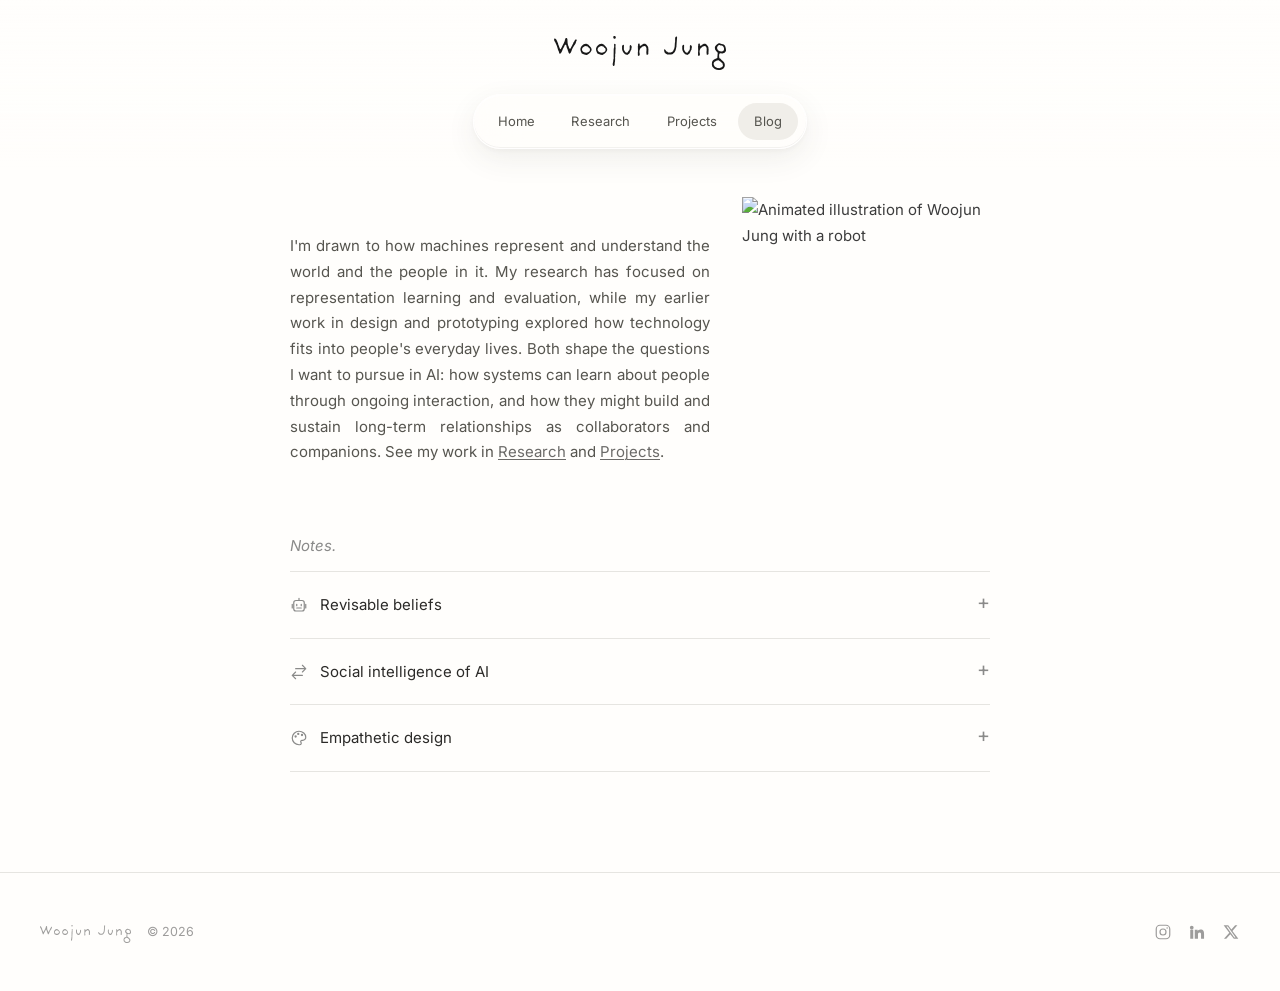
==== commit 8990ab17: "Revise blog notes on revisable beliefs and social understanding. Co-authored-by: Cursor <cursoragent" ====
--- a/blog.html
+++ b/blog.html
@@ -28,8 +28,8 @@
           <p>I'm drawn to how machines represent and understand the world and the people in it. 
             My research has focused on representation learning and evaluation,
             while my earlier work in design and prototyping explored how technology fits into people's everyday lives. 
-            That background shapes the questions I hope to pursue in AI, particularly how systems can learn about people through ongoing interaction and sustain long-term relationships as collaborators and companions.
-            See my works in <a href="research.html">Research</a> and <a href="projects.html">Projects.</a></p>
+            Both shape the questions I want to pursue in AI: how systems can learn about people through ongoing interaction, and how they might build and sustain long-term relationships as collaborators and companions.
+            See my work in <a href="research.html">Research</a> and <a href="projects.html">Projects</a>.</p>
         </div>
         <figure class="blog-intro__visual">
           <img src="assets/robot_and_woojun.png" alt="Animated illustration of Woojun Jung with a robot" width="400" height="413" />
@@ -153,39 +153,46 @@
               </svg>
               <span class="note-category__label">Representation Learning</span>
             </span>
-            How AI forms beliefs
-          </summary>
-          <p class="essay-toggle__body">
-            I think of an AI model’s beliefs as working judgments about what is true or likely, given the available information.
-            These judgments guide interpretation and action and should remain responsive to changes in the evidence.
-            When an assumption changes, the conclusions that depend on it should be reassessed while those with sufficient independent support can remain.
-            This may require revising a conclusion or adjusting confidence in it. 
-            Then the question is what kinds of representations and computational mechanisms could support this process of maintaining and revising judgments.
-          </p>
-          <p class="essay-toggle__body">
-            Reasoning in text can make assumptions explicit and intermediate conclusions available for subsequent steps. 
-            Language also allows a model to distinguish a tentative hypothesis from an accepted premise and to articulate the evidence supporting a claim. 
-            Yet expressing these distinctions does not ensure that they govern the model’s subsequent reasoning. 
-            A readable explanation may also omit factors that actually influenced its conclusion.
-          </p>
-          <p class="essay-toggle__body">
-            Latent reasoning explores carrying intermediate results through internal states without decoding each step into language. 
-            Text-based reasoning also involves internal computation. 
-            The distinction concerns how intermediate information is carried between reasoning steps. 
-            Latent representations offer possibilities for organizing this information beyond explicit verbal statements, but their relationship to particular judgments and degrees of confidence can be difficult to establish. 
-            In either form, understanding whether a represented judgment consistently constrains later conclusions and whether its revision changes the conclusions that rely on it is important for building trust in AI.
-          </p>
-          <p class="essay-toggle__body">
-            The form of a representation leaves open how a judgment is evaluated. 
-            Autoregressive modeling defines a distribution over token sequences, but the probability of a particular expression is not, by itself, calibrated confidence in the proposition it expresses. 
-            Such models can learn dependencies among claims, yet token prediction alone does not explicitly require those dependencies to support coherent revision when the evidence changes.
-          </p>
-          <p class="essay-toggle__body">
-            One way to make these relationships part of inference is to evaluate connected judgments jointly against the available evidence. 
-            Energy-based modeling, which can be combined with autoregressive modeling, offers a framework for this by assigning energy to configurations of judgments according to their compatibility with the evidence and one another. 
-            If the relevant dependencies are captured, new evidence could change which configurations are favored and prompt connected judgments to be reconsidered together. 
-            However, internal consistency does not ensure that judgments are well grounded, and low energy alone does not establish calibrated confidence. 
-            The challenge is to make evidential support matter to both inference and revision.
+            Revisable beliefs
+          </summary>
+          <p class="essay-toggle__body">
+            I think of an AI model’s beliefs as working judgments about what is true or likely, given the information at hand.
+            Beliefs guide how models percieve a situation and what they do next, so beliefs should stay responsive to changes in the evidence.
+            This is difficult because changes in an assumption leads to reassessment of the conclusions that depend on it.
+            Reassessment might mean overturning a conclusion, or simply holding it with less confidence.
+          </p>
+          <p class="essay-toggle__body">
+            Suppose a model infers from the way someone describes their week that they are a student, and from that, that they would prefer cheaper options. 
+            If they later mention their full-time job, the assumptions about price should be revisited.
+            At the same time, their preference for morning meetings, which they stated directly and independent on the status (being a student), should stay. 
+            What kind of representations and computational mechanisms could support this kind of selective revision?
+          </p>
+          <p class="essay-toggle__body">
+            Reasoning in text is one common candidate. 
+            Writing reasoning out makes assumptions explicit, interpretable, and keeps intermediate conclusions available for later steps. 
+            Language also lets a model mark a hypothesis as tentative rather than accepted, and spell out the evidence behind a claim. 
+            But stating these distinctions doesn’t guarantee that they govern what the model does next. 
+            A readable explanation can also leave out factors that actually drove the conclusion.
+          </p>
+          <p class="essay-toggle__body">
+            Latent reasoning takes a different route, carrying intermediate results through numerical representations without decoding each step into language.
+            Text-based reasoning involves internal computation too, but the difference lies in how intermediate information passes from one step to the next.
+            Latent states can organize that information in ways that don’t fit neatly into verbal statements, but it’s harder to tell which judgment a given state represents, or with how much confidence.
+            Whichever form reasoning takes, trust depends on the same things: whether a represented judgment actually constrains later conclusions, and whether revising it changes the conclusions that rest on it.
+          </p>
+          <p class="essay-toggle__body">
+            Whether reasoning is carried in text or in latent states, a separate question remains. 
+            How can a judgment be evaluated?
+            An autoregressive model defines a distribution over token sequences, but the probability of a sentence is not, by itself, a calibrated confidence in the claim it makes.
+            These models can learn dependencies among claims, yet nothing in next-token prediction explicitly requires those dependencies to support coherent revision.
+            In the example above, a model could acknowledge the new job in one sentence and still recommend the budget option in the next.
+          </p>
+          <p class="essay-toggle__body">
+            One way to build these dependencies into inference is to evaluate connected judgments jointly against the evidence. 
+            Energy-based models offer a framework for this: they assign lower energy to configurations of judgments that are more compatible with the evidence and with one another, and they can be combined with autoregressive models.
+            If the relevant dependencies are captured, new evidence could shift which configurations are favored, prompting connected judgments to be reconsidered together rather than one at a time.
+            Still, internal consistency doesn’t mean the judgments are well grounded, and low energy alone doesn’t amount to calibrated confidence.
+            The challenge, as I see it, is to make evidential support matter to both inference and revision.
           </p>
         </details>
 
@@ -226,21 +233,24 @@
             Social intelligence of AI
           </summary>
           <p class="essay-toggle__body">
-            Where understanding the world asks whether machines can interpret the reality around us, understanding human
-            asks whether they can interpret the realities that exist within and between people. Much of what shapes
-            how we think, feel, and communicate is never stated directly: personal memories, routines, preferences,
-            emotional states, cultural references, and the shared context built over time within families, communities,
-            and relationships.
-          </p>
-          <p class="essay-toggle__body">
-            These aspects of human life are not easily captured as a fixed set of semantic labels.
-            They are distributed across behavior, language, history, and relationships, felt rather than fully articulated.
-            Bringing together language, facial expressions, gestures, and patterns of behavior over time may help AI systems recognize these implicit patterns.
-            Such understanding could provide a basis for human–AI symbiosis, helping systems adapt to people’s lives and relationships as those contexts develop and change.
+            If understanding the world asks whether machines can interpret the reality around us, understanding people asks whether they can interpret the realities within and between us.
+            Much of what guides how we think, feel, and communicate is never stated directly: personal memories, routines, preferences, emotional states, cultural references, and the shared context built up over time within families, communities, and relationships.
+            Everyday conversation leans on these constantly.
+          </p>
+          <p class="essay-toggle__body">
+            When a close friend says "I'm fine", you can often tell whether they mean it, not from the words but from other non-verbal cues.
+            This sense of understanding does not come from a fixed set of semantic labels, but is distributed across behavior, language, history, and relationships, and often felt rather than fully articulated. 
+          </p>
+          <p class="essay-toggle__body">
+            This is why social understanding has to be both multimodal and longitudinal.
+            Bringing together language, facial expressions, gestures, and behavior over time may help AI systems pick up on what goes unsaid, and learn the baselines against which a change stands out.
+            But this is also where a system is most likely to be wrong, or intrusive. 
+            An inference about someone’s mood or relationships is exactly the kind of belief that should stay revisable, and people should be able to see and correct it. 
+            Held with that kind of care, such understanding could become the basis for human–AI symbiosis: systems that adapt to people’s lives and relationships as they change, rather than to a fixed profile.
           </p>
         </details>
 
-        <details class="essay-toggle reveal">
+        <!-- <details class="essay-toggle reveal">
           <summary class="essay-toggle__summary">
             <span class="note-category note-category--interaction" title="Human-AI Interaction">
               <svg viewBox="0 0 24 24" aria-hidden="true" focusable="false">
@@ -261,7 +271,7 @@
             In turn, the model’s uncertainty can guide what it asks or reveals next, giving people opportunities to clarify their goals or correct its interpretation.
             Learning and interaction can be designed together, with each response reflecting the system’s understanding while shaping what it has a chance to learn next.
           </p>
-        </details>
+        </details> -->
 
         <!-- <details class="essay-toggle reveal">
           <summary class="essay-toggle__summary">
@@ -324,11 +334,11 @@
             Prototypes make a designer’s interpretation concrete, giving people something to use, question, and respond to. 
             The choice of participants, tasks, and measures should follow the question being investigated. 
             Unexpected behavior or conflicting feedback can then prompt a closer examination of the assumptions behind the design, leading to changes in the proposed solution or a reconsideration of the problem itself.
-            These methods help keep design responsive to the people it affects, so that their experiences can shape what is built and what counts as an improvement.
+            These methods that make up the iterative development process help keep design responsive to the people it affects, so that their experiences can shape what is built and what counts as an improvement.
           </p>
         </details>
 
-        <details class="essay-toggle reveal">
+        <!-- <details class="essay-toggle reveal">
           <summary class="essay-toggle__summary">
             <span class="note-category note-category--design" title="Design">
               <svg viewBox="0 0 24 24" aria-hidden="true" focusable="false">
@@ -347,7 +357,7 @@
             and how an experience can create resonance or evoke a meaningful memory. I am interested in using
             form, material, interaction, and atmosphere to expand and connect our senses, making ordinary
             moments feel more immersive and meaningful.</p>
-        </details>
+        </details> -->
       </section>
     </div>
   </main>
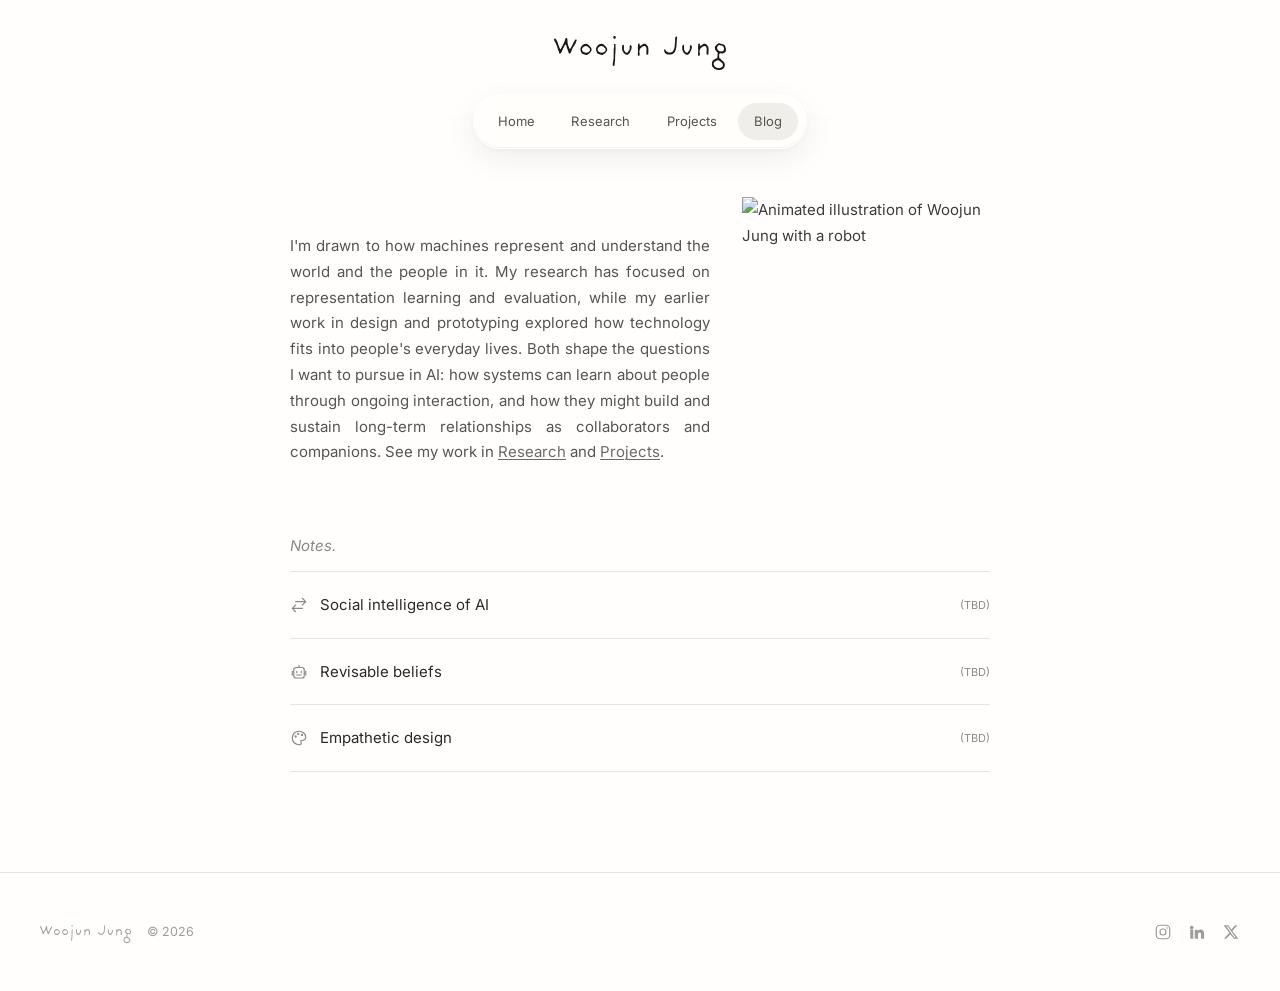
==== commit 3889ccd9: "Keep blog notes closed until they are ready, and update project pages and the CV. Co-authored-by: Cu" ====
--- a/blog.html
+++ b/blog.html
@@ -7,7 +7,7 @@
   <meta name="description" content="Essays by Woojun Jung on machine understanding, human–AI collaboration, empathy, and design." />
   <link rel="icon" type="image/png" href="assets/woojun_logo.png" />
   <link rel="stylesheet" href="css/tokens.css" />
-  <link rel="stylesheet" href="css/site.css?v=home-anchor-1" />
+  <link rel="stylesheet" href="css/site.css?v=blog-hold-3" />
 </head>
 <body data-page="blog">
 
@@ -143,7 +143,38 @@
           </p>
         </details> -->
 
-        <details class="essay-toggle reveal">
+        <details class="essay-toggle is-disabled reveal">
+          <summary class="essay-toggle__summary">
+            <span class="note-category note-category--interaction" title="Human-AI Interaction">
+              <svg viewBox="0 0 24 24" aria-hidden="true" focusable="false">
+                <path stroke-width="1.5" d="M7.5 21 3 16.5m0 0L7.5 12M3 16.5h13.5m0-13.5L21 7.5m0 0L16.5 12M21 7.5H7.5"/>
+              </svg>
+              <span class="note-category__label">Human-AI Interaction</span>
+            </span>
+            Social intelligence of AI
+          </summary>
+          <!-- <p class="essay-toggle__body">
+            2026.02.04
+          </p> -->
+          <p class="essay-toggle__body">
+            If understanding the world asks whether machines can interpret the reality around us, understanding people asks whether they can interpret the realities within and between us.
+            I believe such understanding should concern both multimodal and longitudinal aspects.
+            Much of what guides how we think, feel, and communicate is never stated directly: personal memories, routines, preferences, emotional states, cultural references, and the shared context built up over time within families, communities, and relationships.
+            Everyday conversation leans on these constantly.
+          </p>
+          <p class="essay-toggle__body">
+            When a close friend says "I'm fine", you can often tell whether they mean it, not from the words but from other non-verbal cues.
+            This sense of understanding does not come from a fixed set of semantic labels, but is distributed across behavior, language, history, and relationships, and often felt rather than fully articulated. 
+          </p>
+          <p class="essay-toggle__body">
+            Meanwhile, I think plasticity is also foundational to this kind of understanding.
+            What a system infers about someone’s mood or relationships rests on indirect cues, and the person behind those cues keeps changing. 
+            Such inferences should be easy to revise, and revised well: updated when new evidence calls them into question, without disturbing what still holds.
+            With that plasticity, this understanding could become the basis for human–AI companionship: systems that adapt to people’s lives and relationships as they change, rather than to a fixed profile.
+          </p>
+        </details>
+
+        <details class="essay-toggle is-disabled reveal">
           <summary class="essay-toggle__summary">
             <span class="note-category note-category--representation" title="Representation Learning">
               <svg viewBox="0 0 24 24" aria-hidden="true" focusable="false">
@@ -155,6 +186,9 @@
             </span>
             Revisable beliefs
           </summary>
+          <!-- <p class="essay-toggle__body">
+            2026.08.17
+          </p> -->
           <p class="essay-toggle__body">
             I think of an AI model’s beliefs as working judgments about what is true or likely, given the information at hand.
             Beliefs guide how models percieve a situation and what they do next, so beliefs should stay responsive to changes in the evidence.
@@ -222,34 +256,6 @@
           </p>
         </details> -->
 
-        <details class="essay-toggle reveal">
-          <summary class="essay-toggle__summary">
-            <span class="note-category note-category--interaction" title="Human-AI Interaction">
-              <svg viewBox="0 0 24 24" aria-hidden="true" focusable="false">
-                <path stroke-width="1.5" d="M7.5 21 3 16.5m0 0L7.5 12M3 16.5h13.5m0-13.5L21 7.5m0 0L16.5 12M21 7.5H7.5"/>
-              </svg>
-              <span class="note-category__label">Human-AI Interaction</span>
-            </span>
-            Social intelligence of AI
-          </summary>
-          <p class="essay-toggle__body">
-            If understanding the world asks whether machines can interpret the reality around us, understanding people asks whether they can interpret the realities within and between us.
-            Much of what guides how we think, feel, and communicate is never stated directly: personal memories, routines, preferences, emotional states, cultural references, and the shared context built up over time within families, communities, and relationships.
-            Everyday conversation leans on these constantly.
-          </p>
-          <p class="essay-toggle__body">
-            When a close friend says "I'm fine", you can often tell whether they mean it, not from the words but from other non-verbal cues.
-            This sense of understanding does not come from a fixed set of semantic labels, but is distributed across behavior, language, history, and relationships, and often felt rather than fully articulated. 
-          </p>
-          <p class="essay-toggle__body">
-            This is why social understanding has to be both multimodal and longitudinal.
-            Bringing together language, facial expressions, gestures, and behavior over time may help AI systems pick up on what goes unsaid, and learn the baselines against which a change stands out.
-            But this is also where a system is most likely to be wrong, or intrusive. 
-            An inference about someone’s mood or relationships is exactly the kind of belief that should stay revisable, and people should be able to see and correct it. 
-            Held with that kind of care, such understanding could become the basis for human–AI symbiosis: systems that adapt to people’s lives and relationships as they change, rather than to a fixed profile.
-          </p>
-        </details>
-
         <!-- <details class="essay-toggle reveal">
           <summary class="essay-toggle__summary">
             <span class="note-category note-category--interaction" title="Human-AI Interaction">
@@ -309,7 +315,7 @@
           </p>
         </details> -->
 
-        <details class="essay-toggle reveal">
+        <details class="essay-toggle is-disabled reveal">
           <summary class="essay-toggle__summary">
             <span class="note-category note-category--design" title="Design">
               <svg viewBox="0 0 24 24" aria-hidden="true" focusable="false">
@@ -322,6 +328,9 @@
             </span>
             Empathetic design
           </summary>
+          <!-- <p class="essay-toggle__body">
+            2024.12.29
+          </p> -->
           <p class="essay-toggle__body">
             Design decisions shape what people can do, how much effort an activity requires, and how an experience fits into their lives. 
             Empathy brings the perspectives of the people affected into those decisions: their goals, frustrations, values, and everyday constraints. 
@@ -329,7 +338,8 @@
             Understanding these differences helps determine which problems deserve attention and what a meaningful improvement would look like in the circumstances where the design will be used.
           </p>
           <p class="essay-toggle__body">
-            Yet empathy needs a method, because an imagined understanding of another person can still rest on mistaken assumptions.
+            However, an imagined understanding of another person can still rest on mistaken assumptions.
+            Therefore, we can use a combination of methods to build empathy.
             Observation can bring routines and workarounds into view, while focused interviews can explore the reasons people give for their choices and the difficulties they experience. 
             Prototypes make a designer’s interpretation concrete, giving people something to use, question, and respond to. 
             The choice of participants, tasks, and measures should follow the question being investigated. 
@@ -374,6 +384,6 @@
   </footer>
 
   <script src="js/vendor/lenis.min.js"></script>
-  <script src="js/app.js?v=home-anchor-1"></script>
+  <script src="js/app.js?v=blog-hold-1"></script>
 </body>
 </html>
--- a/css/site.css
+++ b/css/site.css
@@ -1144,6 +1144,25 @@
   font-size: var(--fs-h2);
   line-height: 1;
 }
+/* Unpublished notes stay in the page, but cannot be opened. */
+.essay-toggle.is-disabled > .essay-toggle__summary {
+  cursor: default;
+  pointer-events: none;
+  padding-right: 3rem;
+}
+.essay-toggle.is-disabled > .essay-toggle__summary::after,
+.essay-toggle.is-disabled[open] > .essay-toggle__summary::after {
+  content: "(TBD)";
+  top: 50%;
+  color: var(--text-muted);
+  font-size: var(--fs-micro);
+  font-weight: var(--fw-reg);
+  line-height: 1;
+  transform: translateY(-50%);
+}
+.essay-toggle.is-disabled .essay-toggle__body {
+  display: none;
+}
 .essay-toggle__body {
   margin-top: var(--space-4);
   /* Align with the title on the left, with 10px more space on the right. */
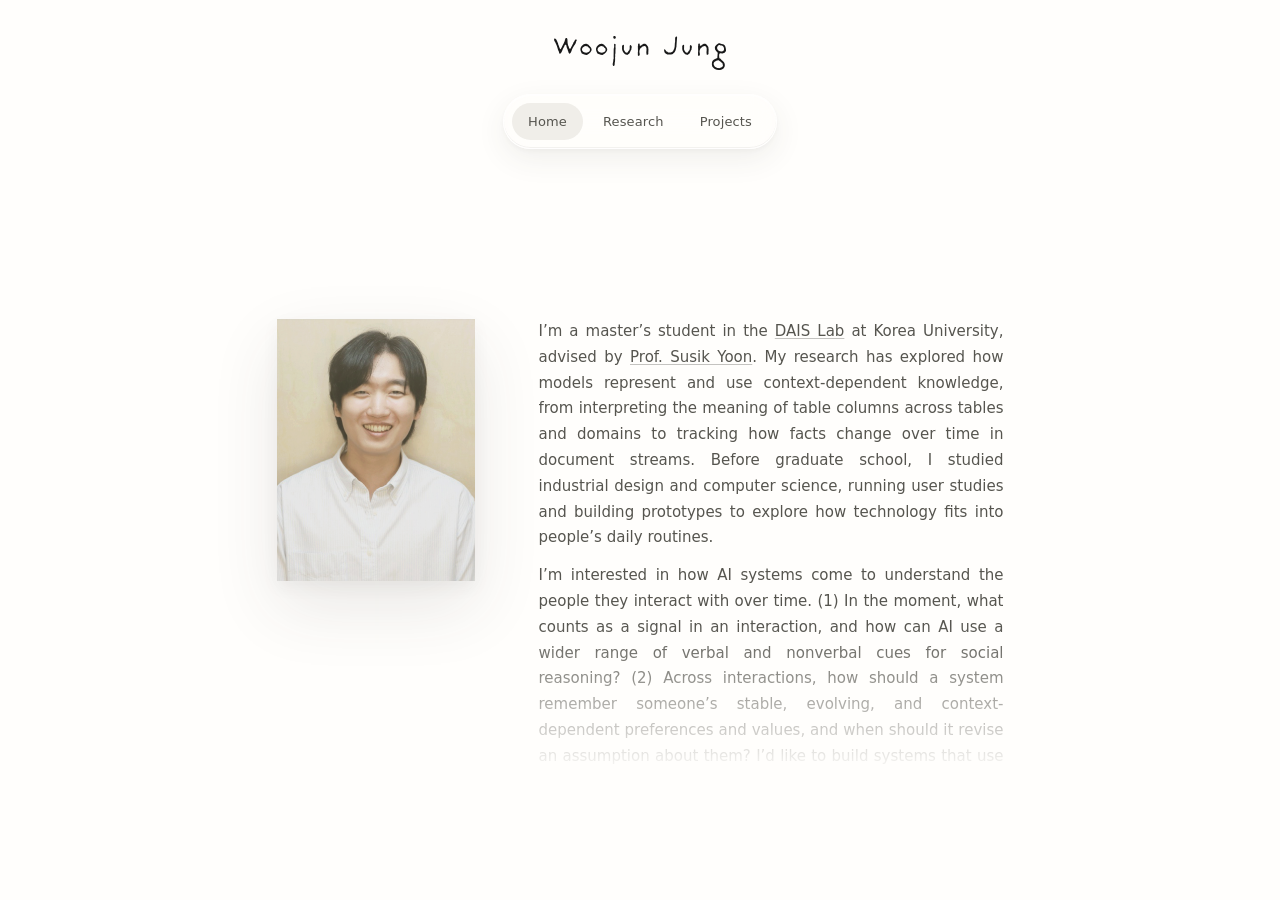
==== commit a7f70e2b: "Redirect the blog to home and revise the profile biography. Co-authored-by: Cursor <cursoragent@curs" ====
--- a/blog.html
+++ b/blog.html
@@ -3,387 +3,11 @@
 <head>
   <meta charset="UTF-8" />
   <meta name="viewport" content="width=device-width, initial-scale=1.0" />
-  <title>Woojun Jung - Blog</title>
-  <meta name="description" content="Essays by Woojun Jung on machine understanding, human–AI collaboration, empathy, and design." />
-  <link rel="icon" type="image/png" href="assets/woojun_logo.png" />
-  <link rel="stylesheet" href="css/tokens.css" />
-  <link rel="stylesheet" href="css/site.css?v=blog-hold-3" />
+  <meta name="robots" content="noindex" />
+  <meta http-equiv="refresh" content="0; url=index.html#home" />
+  <title>Woojun Jung</title>
 </head>
-<body data-page="blog">
-
-  <header class="site-header">
-    <a class="site-header__logo" href="index.html" aria-label="Woojun Jung — home"><img src="assets/SVG/Woojun_Jung_Logo.svg" alt="Woojun Jung" /></a>
-    <nav class="nav-pill" aria-label="Primary">
-      <a href="index.html#home"><span class="nav-pill__label">Home</span></a>
-      <a href="research.html"><span class="nav-pill__label">Research</span></a>
-      <a href="projects.html"><span class="nav-pill__label">Projects</span></a>
-      <a href="blog.html" aria-current="page"><span class="nav-pill__label">Blog</span></a>
-    </nav>
-  </header>
-
-  <main class="section">
-    <div class="container--wide">
-      <section class="blog-intro reveal" aria-label="Introduction">
-        <div class="blog-intro__copy">
-          <p>I'm drawn to how machines represent and understand the world and the people in it. 
-            My research has focused on representation learning and evaluation,
-            while my earlier work in design and prototyping explored how technology fits into people's everyday lives. 
-            Both shape the questions I want to pursue in AI: how systems can learn about people through ongoing interaction, and how they might build and sustain long-term relationships as collaborators and companions.
-            See my work in <a href="research.html">Research</a> and <a href="projects.html">Projects</a>.</p>
-        </div>
-        <figure class="blog-intro__visual">
-          <img src="assets/robot_and_woojun.png" alt="Animated illustration of Woojun Jung with a robot" width="400" height="413" />
-        </figure>
-      </section>
-
-      <!-- <section class="essay blog-essay">
-        <p class="essay__lead section-label reveal">News.</p>
-        <ul class="news-list" role="list">
-          <li class="news-item reveal">
-            <time class="news-item__date" datetime="2025-10-01">[26.08]</time>
-            <span>Attending KDD 2026 Main Conference ✈️</span>
-          </li>
-          <li class="news-item reveal">
-            <time class="news-item__date" datetime="2025-10-01">[26.07]</time>
-            <span>Attending ICML 2026 Main Conference ✈️</span>
-          </li>
-          <li class="news-item reveal">
-            <time class="news-item__date" datetime="2025-10-01">[26.05]</time>
-            <span>A paper on structural cues for language models accepted to KDD 2026.</span>
-          </li>
-          <li class="news-item reveal">
-            <time class="news-item__date" datetime="2025-10-01">[26.05]</time>
-            <span>A paper on tabular embedding accepted to ICML 2026.</span>
-          </li>
-          <li class="news-item reveal">
-            <time class="news-item__date" datetime="2025-10-01">[25.10]</time>
-            <span>Won the second prize in the poster presentation at AI Tech Day at Korea University.</span>
-          </li>
-          <li class="news-item reveal">
-            <time class="news-item__date" datetime="2025-08-01">[25.08]</time>
-            <span>Won the Master's Research Fellowship from the National Research Foundation of Korea.</span>
-          </li>
-          <li class="news-item reveal">
-            <time class="news-item__date" datetime="2025-08-01">[25.07]</time>
-            <span>Attending SIGIR 2025 Main Conference ✈️</span>
-          </li>
-          <li class="news-item reveal">
-            <time class="news-item__date" datetime="2025-04-01">[25.04]</time>
-            <span>A paper on the tabular embedding accepted to SIGIR 2025.</span>
-          </li>
-          <li class="news-item reveal">
-            <time class="news-item__date" datetime="2024-12-01">[24.12]</time>
-            <span>Won the runner-up award in the Capstone Design Competition at Korea University.</span>
-          </li>
-          <li class="news-item reveal">
-            <time class="news-item__date" datetime="2024-07-01">[24.07]</time>
-            <span>Joined the DAIS Lab at Korea University as an undergraduate researcher.</span>
-          </li>
-        </ul>
-      </section> -->
-
-      <section class="essay blog-essay">
-        <div class="notes-heading reveal">
-          <p class="essay__lead section-label">Notes.</p>
-          <!-- <ul class="notes-legend" aria-label="Note categories">
-            <li>
-              <span class="note-category note-category--representation" aria-hidden="true">
-                <svg viewBox="0 0 24 24" aria-hidden="true" focusable="false">
-                  <path d="M12 3v3M3 11v5m18-5v5"/>
-                  <rect x="5" y="6" width="14" height="14" rx="3"/>
-                  <path d="M9 11v2m6-2v2m-6 3h6"/>
-                </svg>
-              </span>
-              Representation Learning
-            </li>
-            <li>
-              <span class="note-category note-category--interaction" aria-hidden="true">
-                <svg viewBox="0 0 24 24" aria-hidden="true" focusable="false">
-                  <path stroke-width="1.5" d="M7.5 21 3 16.5m0 0L7.5 12M3 16.5h13.5m0-13.5L21 7.5m0 0L16.5 12M21 7.5H7.5"/>
-                </svg>
-              </span>
-              Human-AI Interaction
-            </li>
-            <li>
-              <span class="note-category note-category--design" aria-hidden="true">
-                <svg viewBox="0 0 24 24" aria-hidden="true" focusable="false">
-                  <path d="M12 3a9 9 0 1 0 0 18h1a2 2 0 0 0 1.6-3.2 1.7 1.7 0 0 1 1.4-2.7h1A4 4 0 0 0 21 11c0-4.4-4-8-9-8Z"/>
-                  <circle cx="7.5" cy="10" r=".75"/>
-                  <circle cx="11" cy="6.5" r=".75"/>
-                  <circle cx="16" cy="8" r=".75"/>
-                </svg>
-              </span>
-              Design
-            </li>
-          </ul> -->
-        </div>
-
-        <!-- <details class="essay-toggle reveal">
-          <summary class="essay-toggle__summary">
-            <span class="note-category note-category--representation" title="Representation Learning">
-              <svg viewBox="0 0 24 24" aria-hidden="true" focusable="false">
-                <path d="M12 3v3M3 11v5m18-5v5"/>
-                <rect x="5" y="6" width="14" height="14" rx="3"/>
-                <path d="M9 11v2m6-2v2m-6 3h6"/>
-              </svg>
-              <span class="note-category__label">Representation Learning</span>
-            </span>
-            Can humans and machines share a perceptual space?
-          </summary>
-          <p class="essay-toggle__body">
-            Human perception unfolds through multiple senses and over time.
-            A gesture changes how an expression is understood; a sequence of observations reveals a change that no single moment makes clear.
-            The context people perceive emerges through relationships among these signals, shaped by what has happened and what they expect to happen next.
-          </p>
-          <p class="essay-toggle__body">
-            Learning from multimodal and time-series data requires models to relate signals that differ in structure, temporal resolution, and reliability.
-            Meaning depends on when events occur, how they unfold, and how cues across senses reinforce or change one another’s interpretation.
-            Foundation models should be able to reason over these relationships and connect them with the context people use to understand a situation.
-            This could create a shared perceptual space: a common basis for recognizing what is happening, what is changing, and what matters in the moment.
-          </p>
-        </details> -->
-
-        <details class="essay-toggle is-disabled reveal">
-          <summary class="essay-toggle__summary">
-            <span class="note-category note-category--interaction" title="Human-AI Interaction">
-              <svg viewBox="0 0 24 24" aria-hidden="true" focusable="false">
-                <path stroke-width="1.5" d="M7.5 21 3 16.5m0 0L7.5 12M3 16.5h13.5m0-13.5L21 7.5m0 0L16.5 12M21 7.5H7.5"/>
-              </svg>
-              <span class="note-category__label">Human-AI Interaction</span>
-            </span>
-            Social intelligence of AI
-          </summary>
-          <!-- <p class="essay-toggle__body">
-            2026.02.04
-          </p> -->
-          <p class="essay-toggle__body">
-            If understanding the world asks whether machines can interpret the reality around us, understanding people asks whether they can interpret the realities within and between us.
-            I believe such understanding should concern both multimodal and longitudinal aspects.
-            Much of what guides how we think, feel, and communicate is never stated directly: personal memories, routines, preferences, emotional states, cultural references, and the shared context built up over time within families, communities, and relationships.
-            Everyday conversation leans on these constantly.
-          </p>
-          <p class="essay-toggle__body">
-            When a close friend says "I'm fine", you can often tell whether they mean it, not from the words but from other non-verbal cues.
-            This sense of understanding does not come from a fixed set of semantic labels, but is distributed across behavior, language, history, and relationships, and often felt rather than fully articulated. 
-          </p>
-          <p class="essay-toggle__body">
-            Meanwhile, I think plasticity is also foundational to this kind of understanding.
-            What a system infers about someone’s mood or relationships rests on indirect cues, and the person behind those cues keeps changing. 
-            Such inferences should be easy to revise, and revised well: updated when new evidence calls them into question, without disturbing what still holds.
-            With that plasticity, this understanding could become the basis for human–AI companionship: systems that adapt to people’s lives and relationships as they change, rather than to a fixed profile.
-          </p>
-        </details>
-
-        <details class="essay-toggle is-disabled reveal">
-          <summary class="essay-toggle__summary">
-            <span class="note-category note-category--representation" title="Representation Learning">
-              <svg viewBox="0 0 24 24" aria-hidden="true" focusable="false">
-                <path d="M12 3v3M3 11v5m18-5v5"/>
-                <rect x="5" y="6" width="14" height="14" rx="3"/>
-                <path d="M9 11v2m6-2v2m-6 3h6"/>
-              </svg>
-              <span class="note-category__label">Representation Learning</span>
-            </span>
-            Revisable beliefs
-          </summary>
-          <!-- <p class="essay-toggle__body">
-            2026.08.17
-          </p> -->
-          <p class="essay-toggle__body">
-            I think of an AI model’s beliefs as working judgments about what is true or likely, given the information at hand.
-            Beliefs guide how models percieve a situation and what they do next, so beliefs should stay responsive to changes in the evidence.
-            This is difficult because changes in an assumption leads to reassessment of the conclusions that depend on it.
-            Reassessment might mean overturning a conclusion, or simply holding it with less confidence.
-          </p>
-          <p class="essay-toggle__body">
-            Suppose a model infers from the way someone describes their week that they are a student, and from that, that they would prefer cheaper options. 
-            If they later mention their full-time job, the assumptions about price should be revisited.
-            At the same time, their preference for morning meetings, which they stated directly and independent on the status (being a student), should stay. 
-            What kind of representations and computational mechanisms could support this kind of selective revision?
-          </p>
-          <p class="essay-toggle__body">
-            Reasoning in text is one common candidate. 
-            Writing reasoning out makes assumptions explicit, interpretable, and keeps intermediate conclusions available for later steps. 
-            Language also lets a model mark a hypothesis as tentative rather than accepted, and spell out the evidence behind a claim. 
-            But stating these distinctions doesn’t guarantee that they govern what the model does next. 
-            A readable explanation can also leave out factors that actually drove the conclusion.
-          </p>
-          <p class="essay-toggle__body">
-            Latent reasoning takes a different route, carrying intermediate results through numerical representations without decoding each step into language.
-            Text-based reasoning involves internal computation too, but the difference lies in how intermediate information passes from one step to the next.
-            Latent states can organize that information in ways that don’t fit neatly into verbal statements, but it’s harder to tell which judgment a given state represents, or with how much confidence.
-            Whichever form reasoning takes, trust depends on the same things: whether a represented judgment actually constrains later conclusions, and whether revising it changes the conclusions that rest on it.
-          </p>
-          <p class="essay-toggle__body">
-            Whether reasoning is carried in text or in latent states, a separate question remains. 
-            How can a judgment be evaluated?
-            An autoregressive model defines a distribution over token sequences, but the probability of a sentence is not, by itself, a calibrated confidence in the claim it makes.
-            These models can learn dependencies among claims, yet nothing in next-token prediction explicitly requires those dependencies to support coherent revision.
-            In the example above, a model could acknowledge the new job in one sentence and still recommend the budget option in the next.
-          </p>
-          <p class="essay-toggle__body">
-            One way to build these dependencies into inference is to evaluate connected judgments jointly against the evidence. 
-            Energy-based models offer a framework for this: they assign lower energy to configurations of judgments that are more compatible with the evidence and with one another, and they can be combined with autoregressive models.
-            If the relevant dependencies are captured, new evidence could shift which configurations are favored, prompting connected judgments to be reconsidered together rather than one at a time.
-            Still, internal consistency doesn’t mean the judgments are well grounded, and low energy alone doesn’t amount to calibrated confidence.
-            The challenge, as I see it, is to make evidential support matter to both inference and revision.
-          </p>
-        </details>
-
-        <!-- <details class="essay-toggle reveal">
-          <summary class="essay-toggle__summary">
-            <span class="note-category note-category--representation" title="Representation Learning">
-              <svg viewBox="0 0 24 24" aria-hidden="true" focusable="false">
-                <path d="M12 3v3M3 11v5m18-5v5"/>
-                <rect x="5" y="6" width="14" height="14" rx="3"/>
-                <path d="M9 11v2m6-2v2m-6 3h6"/>
-              </svg>
-              <span class="note-category__label">Representation Learning</span>
-            </span>
-            What structures carry
-          </summary>
-          <p class="essay-toggle__body">
-            Data preserves traces of the world and of the processes through which people observe, interpret, and organize it. 
-            These traces may support the learning of concepts and relationships that were never explicitly described. 
-            Organizing data to make these patterns more apparent can help models learn how to make similar distinctions, connect information, and apply those connections in new situations.
-          </p>
-          <p class="essay-toggle__body">
-            Tables illustrate this possibility. 
-            Labels and values acquire meaning through their roles within a schema and their relationships to surrounding fields and records. 
-            A schema encodes choices about what to record, which distinctions to preserve, and how to organize information. 
-            These choices can reflect the knowledge, practices, and constraints of domain experts and organizations, including unstated assumptions about workflows and professional conventions. 
-            The resulting structure can therefore provide evidence about how a domain is understood and how work within it is organized.
-          </p>
-        </details> -->
-
-        <!-- <details class="essay-toggle reveal">
-          <summary class="essay-toggle__summary">
-            <span class="note-category note-category--interaction" title="Human-AI Interaction">
-              <svg viewBox="0 0 24 24" aria-hidden="true" focusable="false">
-                <path stroke-width="1.5" d="M7.5 21 3 16.5m0 0L7.5 12M3 16.5h13.5m0-13.5L21 7.5m0 0L16.5 12M21 7.5H7.5"/>
-              </svg>
-              <span class="note-category__label">Human-AI Interaction</span>
-            </span>
-            How interfaces shape learning
-          </summary>
-          <p class="essay-toggle__body">
-            An interface helps people understand a system’s behavior, evaluate its responses, and stay in control of the interaction.
-            I am interested in this translation layer between machine and human experience as a starting point for system design.
-            What a system makes visible and how people can respond to it shape the feedback available to the model.
-            A rejected answer may be factually wrong or simply miss the person’s goal, and a well-designed interface can help reveal that difference.
-          </p>
-          <p class="essay-toggle__body">
-            These distinctions inform learning objectives and algorithms from the outset.
-            In turn, the model’s uncertainty can guide what it asks or reveals next, giving people opportunities to clarify their goals or correct its interpretation.
-            Learning and interaction can be designed together, with each response reflecting the system’s understanding while shaping what it has a chance to learn next.
-          </p>
-        </details> -->
-
-        <!-- <details class="essay-toggle reveal">
-          <summary class="essay-toggle__summary">
-            <span class="note-category note-category--interaction" title="Human-AI Interaction">
-              <svg viewBox="0 0 24 24" aria-hidden="true" focusable="false">
-                <path stroke-width="1.5" d="M7.5 21 3 16.5m0 0L7.5 12M3 16.5h13.5m0-13.5L21 7.5m0 0L16.5 12M21 7.5H7.5"/>
-              </svg>
-              <span class="note-category__label">Human-AI Interaction</span>
-            </span>
-            Scope of human augmentation
-          </summary>
-          <p class="essay-toggle__body">
-            Expanding a person’s ability to communicate is as important as expanding what they know.
-            A system might help someone convey an experience that is difficult to put into words, make their reasoning visible to others,
-            or explore where their interpretations differ. The question is therefore not only what a person can understand with a machine’s help,
-            but what people can express, discuss, and come to understand together. Exploring these possibilities requires building prototypes and designing and testing these experiences with people.
-          </p>
-        </details> -->
-
-        <!-- <details class="essay-toggle reveal">
-          <summary class="essay-toggle__summary">
-            <span class="note-category note-category--design" title="Design">
-              <svg viewBox="0 0 24 24" aria-hidden="true" focusable="false">
-                <path d="M12 3a9 9 0 1 0 0 18h1a2 2 0 0 0 1.6-3.2 1.7 1.7 0 0 1 1.4-2.7h1A4 4 0 0 0 21 11c0-4.4-4-8-9-8Z"/>
-                <circle cx="7.5" cy="10" r=".75"/>
-                <circle cx="11" cy="6.5" r=".75"/>
-                <circle cx="16" cy="8" r=".75"/>
-              </svg>
-              <span class="note-category__label">Design</span>
-            </span>
-            Creative process, is it doomed?
-          </summary>
-          <p class="essay-toggle__body">
-            Lorem Ipsum
-          </p>
-        </details> -->
-
-        <details class="essay-toggle is-disabled reveal">
-          <summary class="essay-toggle__summary">
-            <span class="note-category note-category--design" title="Design">
-              <svg viewBox="0 0 24 24" aria-hidden="true" focusable="false">
-                <path d="M12 3a9 9 0 1 0 0 18h1a2 2 0 0 0 1.6-3.2 1.7 1.7 0 0 1 1.4-2.7h1A4 4 0 0 0 21 11c0-4.4-4-8-9-8Z"/>
-                <circle cx="7.5" cy="10" r=".75"/>
-                <circle cx="11" cy="6.5" r=".75"/>
-                <circle cx="16" cy="8" r=".75"/>
-              </svg>
-              <span class="note-category__label">Design</span>
-            </span>
-            Empathetic design
-          </summary>
-          <!-- <p class="essay-toggle__body">
-            2024.12.29
-          </p> -->
-          <p class="essay-toggle__body">
-            Design decisions shape what people can do, how much effort an activity requires, and how an experience fits into their lives. 
-            Empathy brings the perspectives of the people affected into those decisions: their goals, frustrations, values, and everyday constraints. 
-            What appears convenient to a designer may create additional effort for someone else or disrupt a familiar routine. 
-            Understanding these differences helps determine which problems deserve attention and what a meaningful improvement would look like in the circumstances where the design will be used.
-          </p>
-          <p class="essay-toggle__body">
-            However, an imagined understanding of another person can still rest on mistaken assumptions.
-            Therefore, we can use a combination of methods to build empathy.
-            Observation can bring routines and workarounds into view, while focused interviews can explore the reasons people give for their choices and the difficulties they experience. 
-            Prototypes make a designer’s interpretation concrete, giving people something to use, question, and respond to. 
-            The choice of participants, tasks, and measures should follow the question being investigated. 
-            Unexpected behavior or conflicting feedback can then prompt a closer examination of the assumptions behind the design, leading to changes in the proposed solution or a reconsideration of the problem itself.
-            These methods that make up the iterative development process help keep design responsive to the people it affects, so that their experiences can shape what is built and what counts as an improvement.
-          </p>
-        </details>
-
-        <!-- <details class="essay-toggle reveal">
-          <summary class="essay-toggle__summary">
-            <span class="note-category note-category--design" title="Design">
-              <svg viewBox="0 0 24 24" aria-hidden="true" focusable="false">
-                <path d="M12 3a9 9 0 1 0 0 18h1a2 2 0 0 0 1.6-3.2 1.7 1.7 0 0 1 1.4-2.7h1A4 4 0 0 0 21 11c0-4.4-4-8-9-8Z"/>
-                <circle cx="7.5" cy="10" r=".75"/>
-                <circle cx="11" cy="6.5" r=".75"/>
-                <circle cx="16" cy="8" r=".75"/>
-              </svg>
-              <span class="note-category__label">Design</span>
-            </span>
-            Designing narratives
-          </summary>
-          <p class="essay-toggle__body">Design can shape how people notice, feel, remember, and connect with the world around them. This
-            means designing not only individual interactions, but also the relationship between them: how
-            sequential moments build into a narrative, how simultaneous sensory cues reinforce one another,
-            and how an experience can create resonance or evoke a meaningful memory. I am interested in using
-            form, material, interaction, and atmosphere to expand and connect our senses, making ordinary
-            moments feel more immersive and meaningful.</p>
-        </details> -->
-      </section>
-    </div>
-  </main>
-
-  <footer class="site-footer">
-    <div class="container--max footer__inner">
-      <div class="footer__brand"><img src="assets/SVG/Woojun_Jung_Logo.svg" alt="Woojun Jung" /> <span>© 2026</span></div>
-      <div class="footer__social">
-        <a href="https://www.instagram.com/vvj.works/" target="_blank" rel="noopener" aria-label="Instagram"><svg viewBox="0 0 24 24" fill="none" stroke="currentColor" stroke-width="1.6"><rect x="3" y="3" width="18" height="18" rx="5"/><circle cx="12" cy="12" r="4"/><circle cx="17.5" cy="6.5" r="1" fill="currentColor" stroke="none"/></svg></a>
-        <a href="https://www.linkedin.com/in/woojun-jung-80945a301" target="_blank" rel="noopener" aria-label="LinkedIn"><svg viewBox="0 0 24 24" fill="currentColor"><path d="M4.98 3.5A2.5 2.5 0 1 0 5 8.5a2.5 2.5 0 0 0 0-5zM3 9h4v12H3zM9 9h3.8v1.7h.05c.53-.95 1.83-1.95 3.77-1.95 4.03 0 4.78 2.5 4.78 5.75V21h-4v-5.3c0-1.27-.02-2.9-1.9-2.9s-2.2 1.4-2.2 2.8V21H9z"/></svg></a>
-        <a href="https://x.com/woojoonjung" target="_blank" rel="noopener" aria-label="X"><svg viewBox="0 0 24 24" fill="currentColor"><path d="M17.5 3h3l-6.6 7.6L21.8 21h-6l-4.7-6.1L5.7 21H2.6l7.1-8.1L2.2 3h6.1l4.2 5.6zM16.4 19.2h1.66L7.7 4.7H5.9z"/></svg></a>
-      </div>
-    </div>
-  </footer>
-
-  <script src="js/vendor/lenis.min.js"></script>
-  <script src="js/app.js?v=blog-hold-1"></script>
+<body>
+  <a href="index.html#home">Go to Woojun Jung’s home page</a>
 </body>
 </html>
